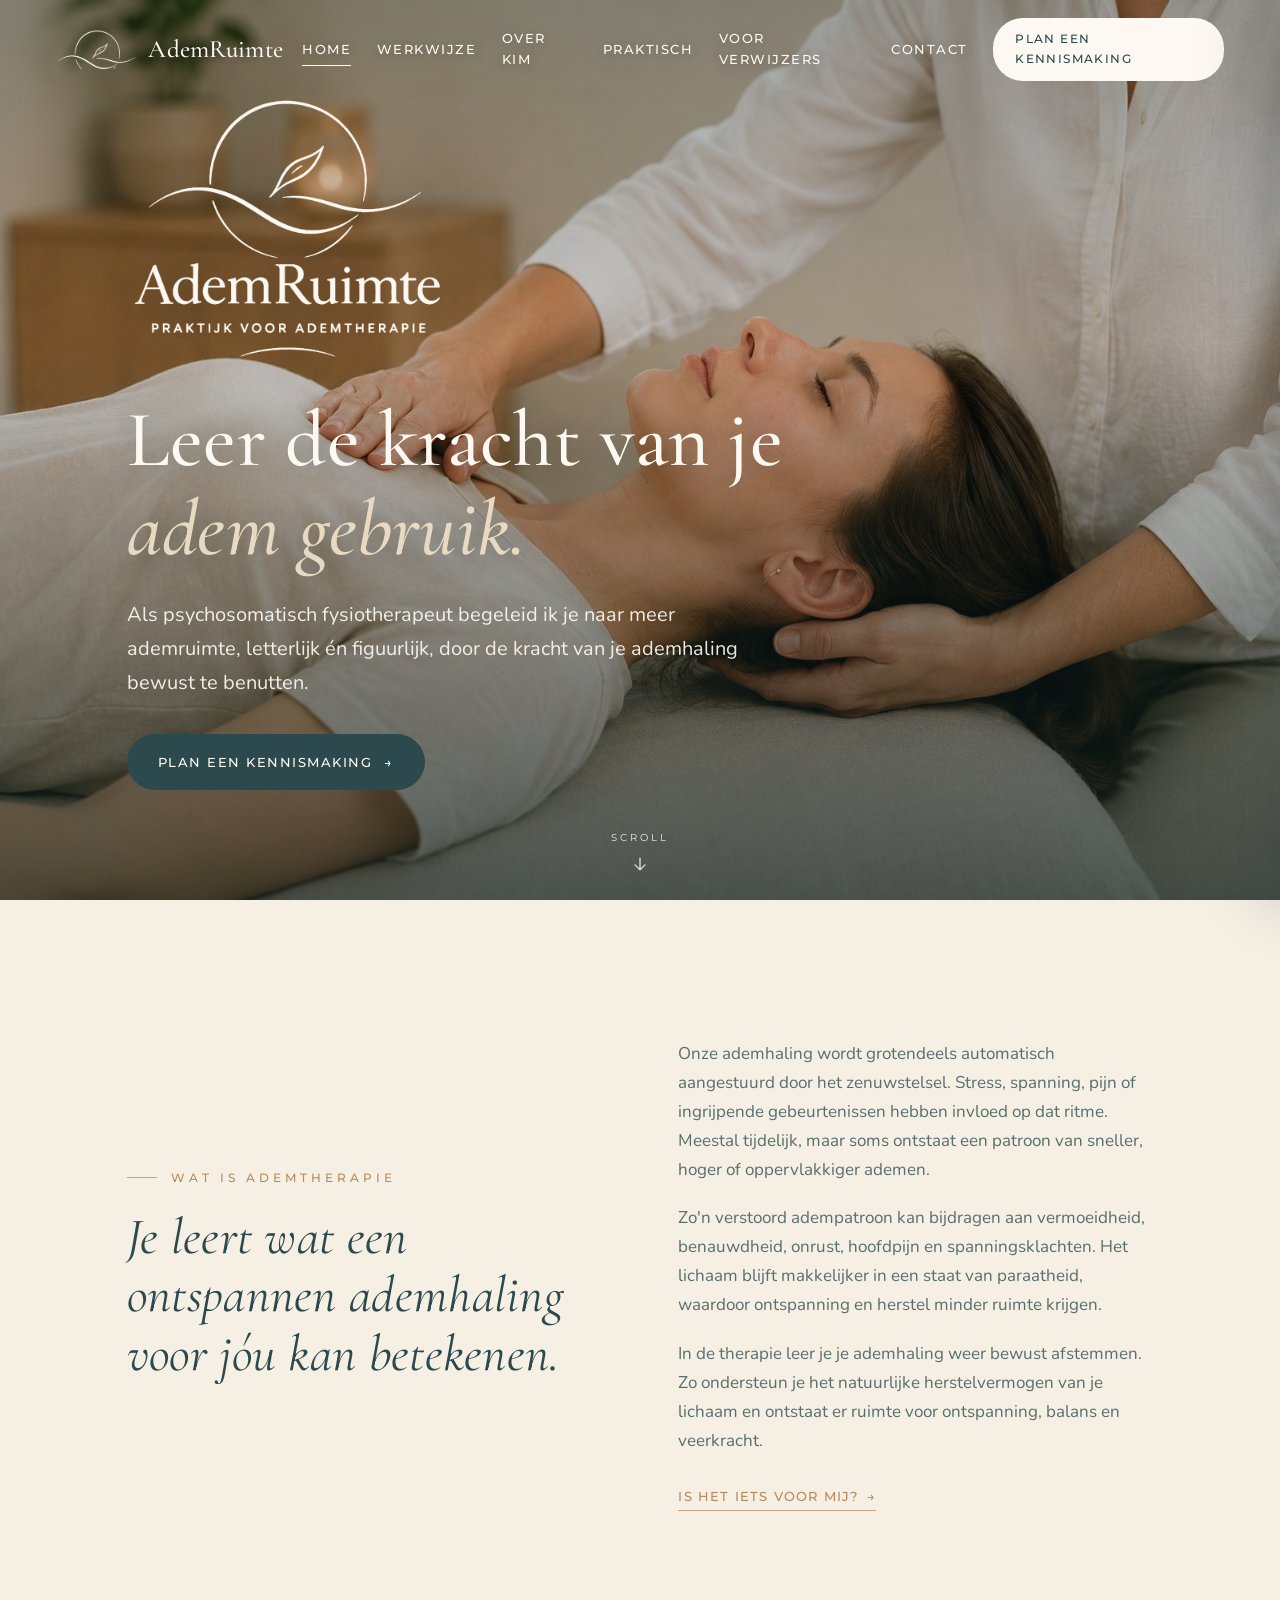
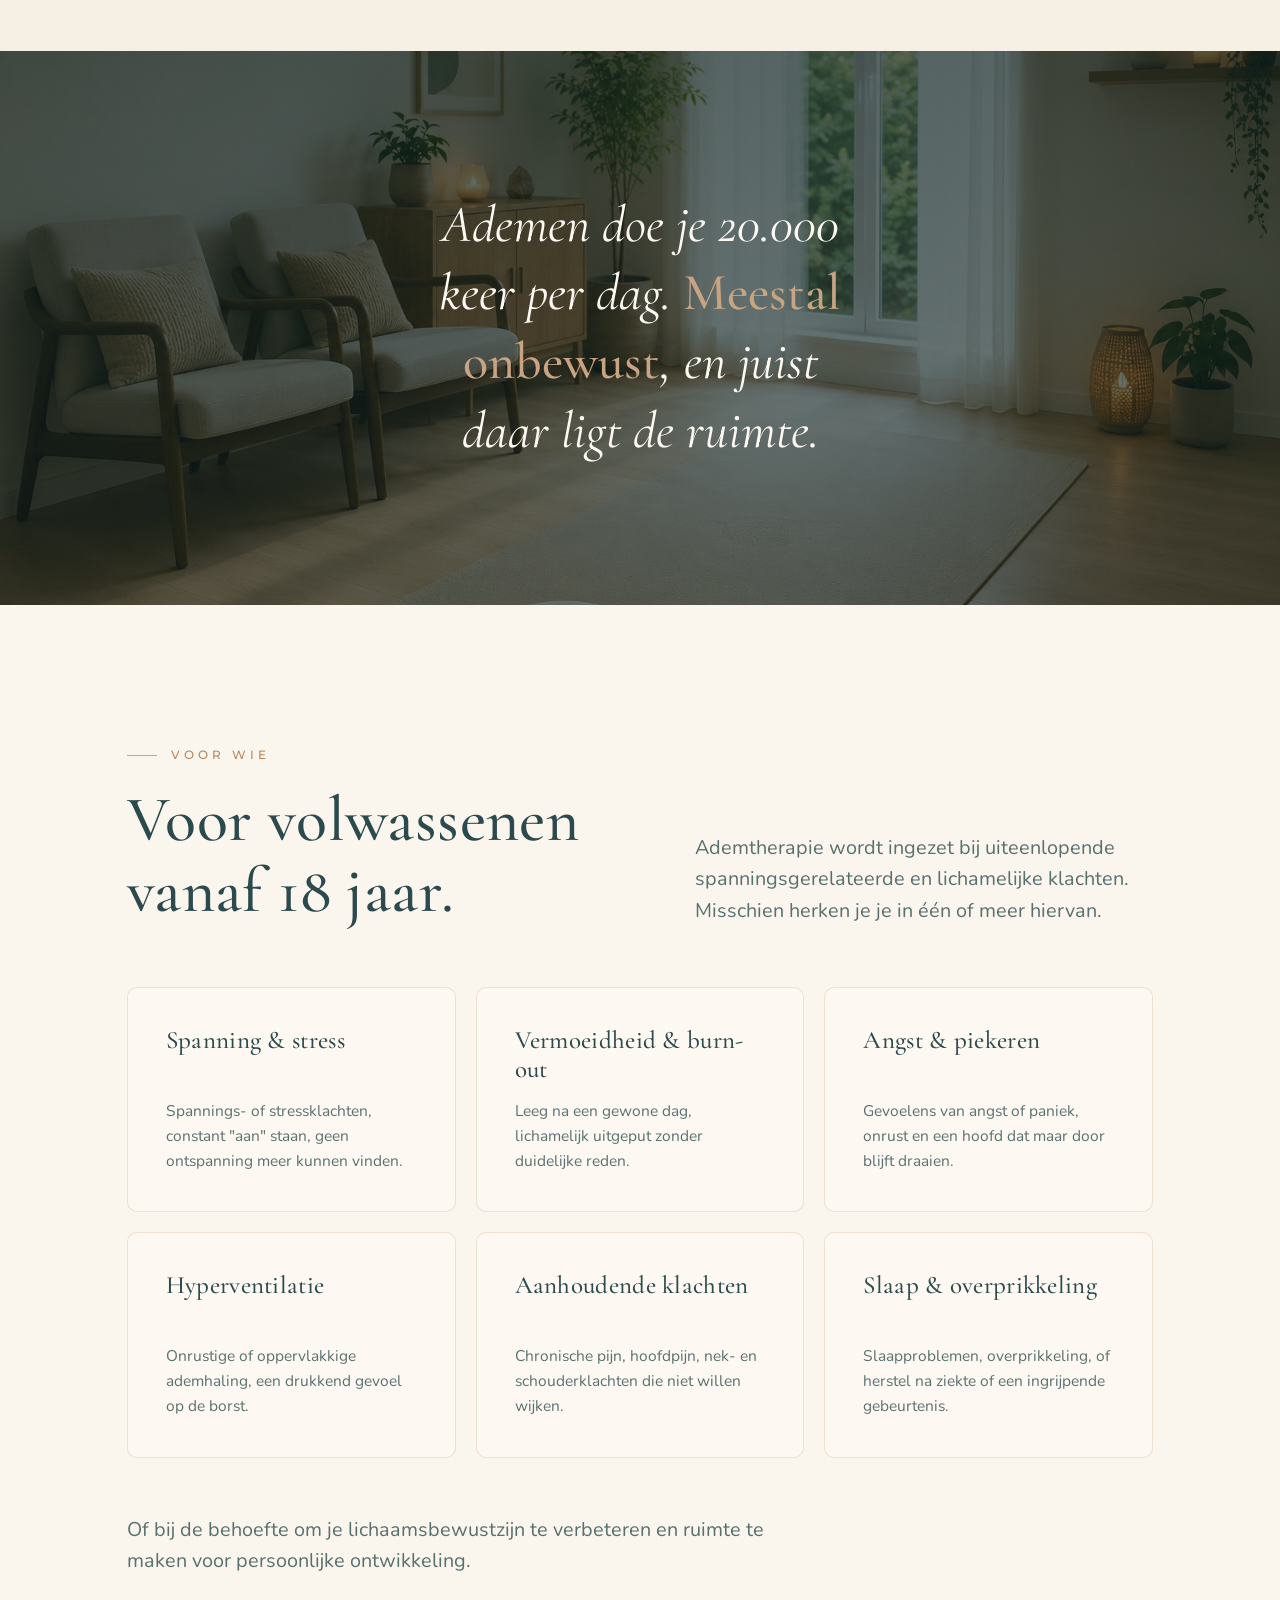
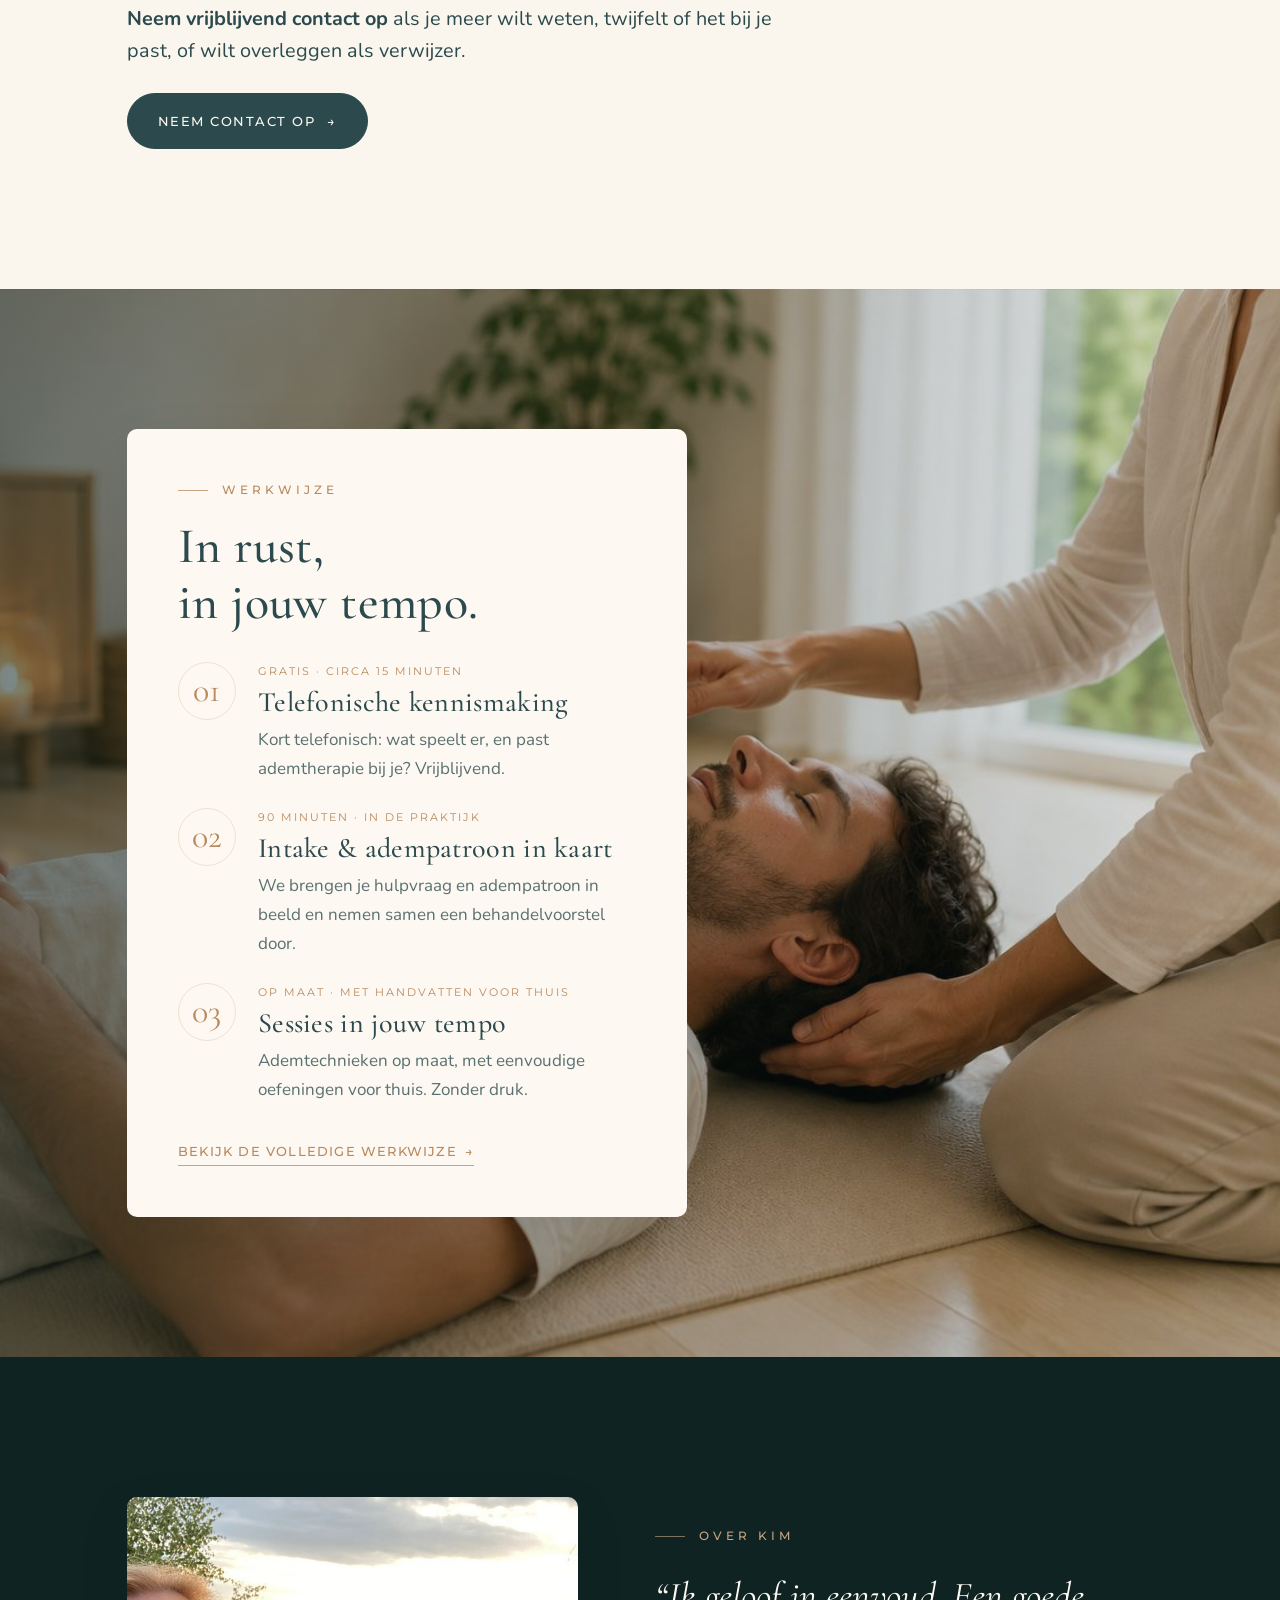
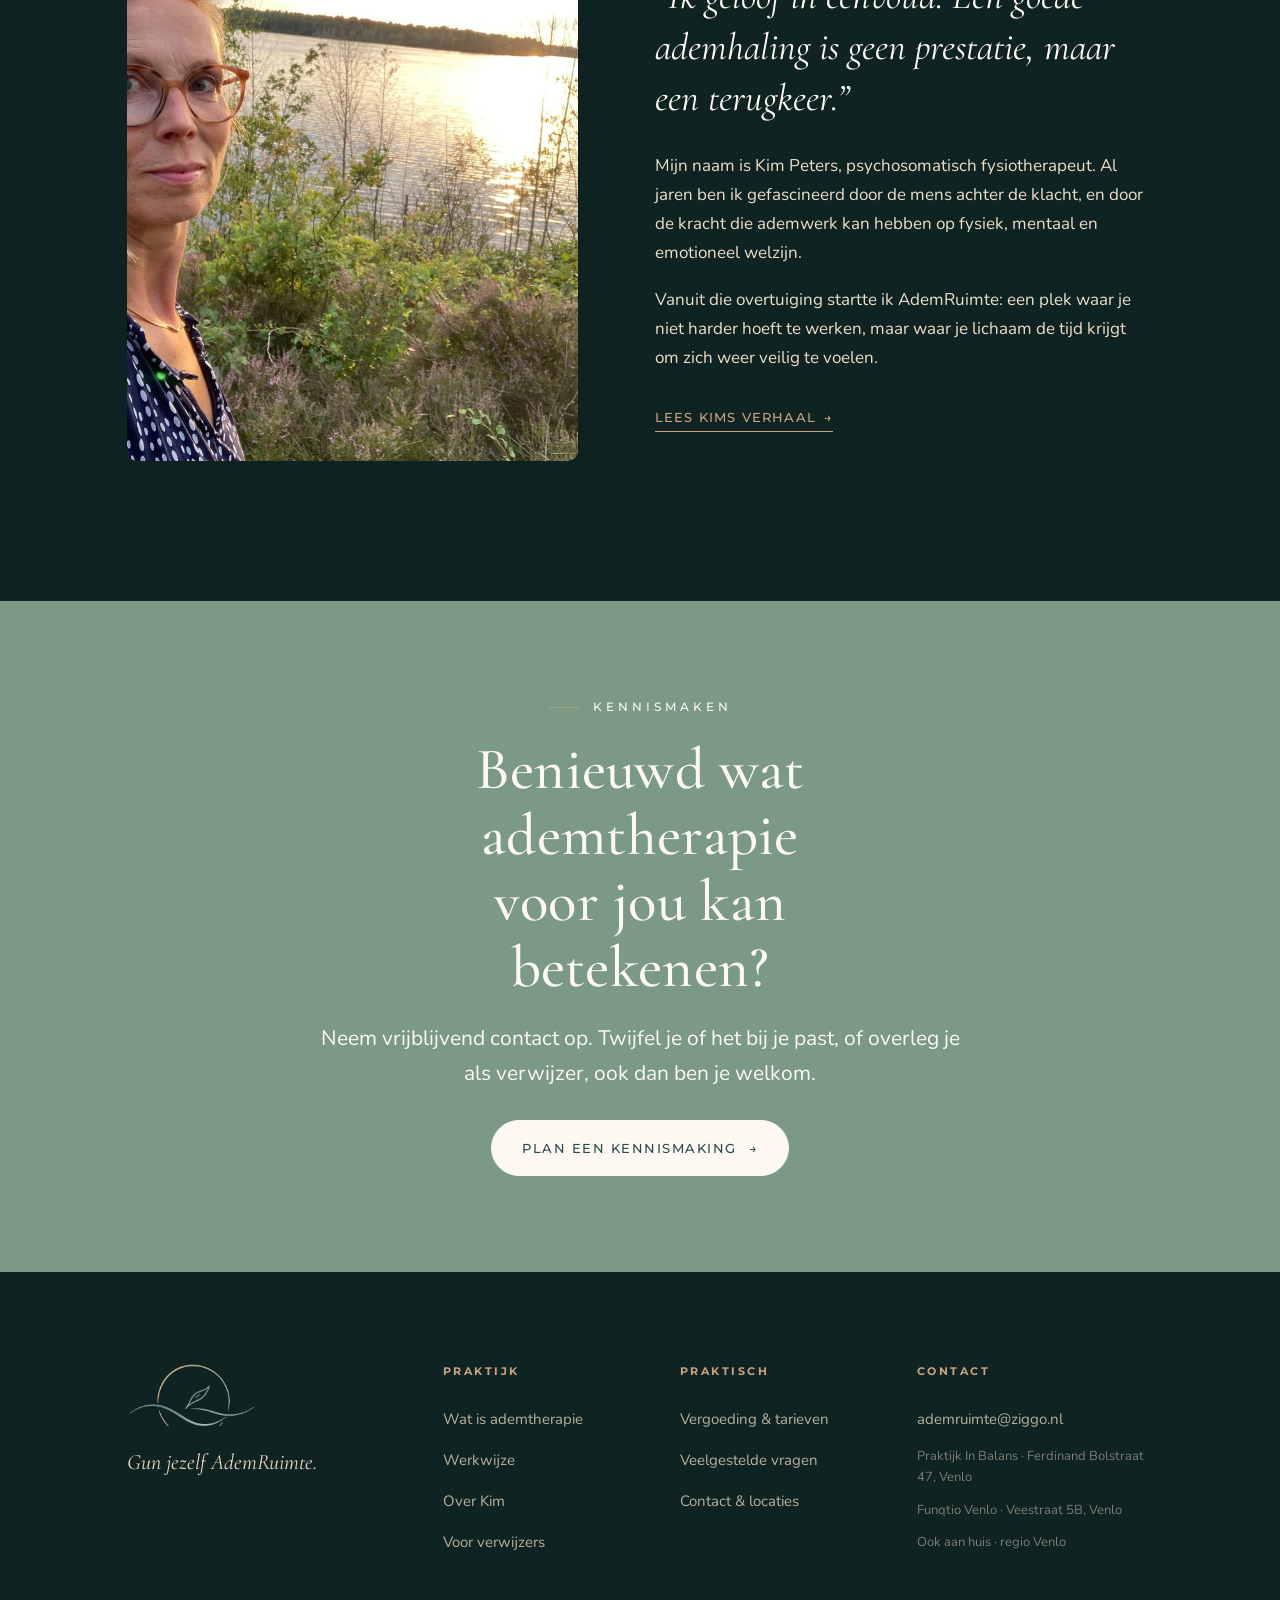
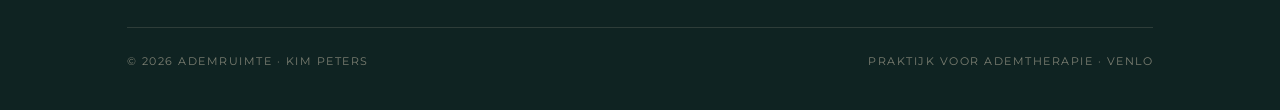
==== index.html @ 82dca10b "AdemRuimte website: statische site, klaar voor GitHub Pages Co-Authored-By: Claude Opus 4.8 <noreply" ====
<!DOCTYPE html>
<html lang="nl">
<head>
<meta charset="UTF-8">
<meta name="viewport" content="width=device-width, initial-scale=1.0">
<title>AdemRuimte · Praktijk voor ademtherapie in Venlo</title>
<meta name="description" content="AdemRuimte, praktijk voor ademtherapie op medische basis in Venlo. Meer ruimte en ontspanning in lichaam en geest, persoonlijk begeleid door psychosomatisch fysiotherapeut Kim Peters.">
<link rel="icon" href="favicon.ico">
<link rel="apple-touch-icon" href="assets/img/apple-touch-icon.png">
<link rel="preconnect" href="https://fonts.googleapis.com">
<link rel="preconnect" href="https://fonts.gstatic.com" crossorigin>
<link href="https://fonts.googleapis.com/css2?family=Cormorant+Garamond:ital,wght@0,400;0,500;0,600;1,400;1,500&family=Nunito:ital,wght@0,300;0,400;0,600;0,700;1,400&family=Montserrat:wght@400;500;600&display=swap" rel="stylesheet">
<link rel="stylesheet" href="styles.css?v=21">
</head>
<body class="has-hero">

<!-- NAV -->
<nav class="nav" data-nav>
  <a href="index.html" class="brand" aria-label="AdemRuimte home">
    <img class="mark mark-light" src="assets/img/icoon_light_w400.png" alt="">
    <img class="mark mark-dark" src="assets/img/icoon_w400.png" alt="">
    <span class="brand-name">AdemRuimte</span>
  </a>
  <div class="nav-links">
    <a href="index.html" class="nav-link active">Home</a>
    <a href="werkwijze.html" class="nav-link">Werkwijze</a>
    <a href="over-kim.html" class="nav-link">Over Kim</a>
    <a href="praktisch.html" class="nav-link">Praktisch</a>
    <a href="verwijzers.html" class="nav-link">Voor verwijzers</a>
    <a href="contact.html" class="nav-link">Contact</a>
    <a href="#" class="nav-cta" data-open-modal>Plan een kennismaking</a>
  </div>
  <button class="nav-toggle" data-nav-toggle aria-label="Open menu">
    <svg viewBox="0 0 24 24" fill="none" stroke="currentColor" stroke-width="1.6"><path d="M3 6h18M3 12h18M3 18h18"/></svg>
  </button>
</nav>
<div class="menu-back" data-menu-back></div>
<div class="mobile-menu" data-mobile-menu>
  <a href="index.html">Home</a>
  <a href="werkwijze.html">Werkwijze</a>
  <a href="over-kim.html">Over Kim</a>
  <a href="praktisch.html">Praktisch</a>
  <a href="verwijzers.html">Voor verwijzers</a>
  <a href="contact.html">Contact</a>
  <a href="#" class="m-cta" data-open-modal>Plan een kennismaking →</a>
</div>

<!-- HERO -->
<header class="hero">
  <div class="hero-photo">
    <img src="assets/img/behandeling-vrouw.jpg" alt="Ademtherapie-behandeling in de praktijk" fetchpriority="high">
  </div>
  <div class="hero-scrim"></div>
  <div class="wrap">
    <img class="hero-logo reveal" src="assets/img/logo_light_w800.png" alt="AdemRuimte · Praktijk voor ademtherapie">
    <h1 class="reveal" data-delay="1">Leer de kracht van je<br><em>adem gebruik.</em></h1>
    <p class="hero-sub reveal" data-delay="2">Als psychosomatisch fysiotherapeut begeleid ik je naar meer ademruimte, letterlijk én figuurlijk, door de kracht van je ademhaling bewust te benutten.</p>
    <div class="hero-ctas reveal" data-delay="3">
      <a href="#" class="btn" data-open-modal>Plan een kennismaking <span class="ar">→</span></a>
    </div>
  </div>
  <a href="#wat" class="scroll-cue" aria-label="Scroll naar beneden">
    <span>scroll</span>
    <svg viewBox="0 0 24 24" fill="none" stroke="currentColor" stroke-width="1.5" stroke-linecap="round" stroke-linejoin="round"><path d="M12 5v14M6 13l6 6 6-6"/></svg>
  </a>
</header>

<!-- WAT IS ADEMTHERAPIE -->
<section class="pad bg-cream" id="wat">
  <div class="wrap">
    <div class="wat-grid">
      <div class="reveal">
        <div class="eyebrow">Wat is ademtherapie</div>
        <h2 style="font-style:italic; font-weight:400; font-size:clamp(34px,4vw,56px); line-height:1.14; margin-top:20px;">Je leert wat een ontspannen ademhaling voor jóu kan betekenen.</h2>
      </div>
      <div class="prose reveal" data-delay="1">
        <p>Onze ademhaling wordt grotendeels automatisch aangestuurd door het zenuwstelsel. Stress, spanning, pijn of ingrijpende gebeurtenissen hebben invloed op dat ritme. Meestal tijdelijk, maar soms ontstaat een patroon van sneller, hoger of oppervlakkiger ademen.</p>
        <p>Zo'n verstoord adempatroon kan bijdragen aan vermoeidheid, benauwdheid, onrust, hoofdpijn en spanningsklachten. Het lichaam blijft makkelijker in een staat van paraatheid, waardoor ontspanning en herstel minder ruimte krijgen.</p>
        <p>In de therapie leer je je ademhaling weer bewust afstemmen. Zo ondersteun je het natuurlijke herstelvermogen van je lichaam en ontstaat er ruimte voor ontspanning, balans en veerkracht.</p>
        <div style="margin-top:26px;">
          <a href="#voor-wie" class="text-link">Is het iets voor mij? <span>→</span></a>
        </div>
      </div>
    </div>
  </div>
</section>

<!-- STATEMENT -->
<section class="pad photo-band" style="background-image:url('assets/img/praktijk-stoelen.jpg')">
  <div class="pb-scrim"></div>
  <div class="wrap statement">
    <p class="q reveal">Ademen doe je 20.000 keer per dag. <b>Meestal onbewust</b>, en juist daar ligt de ruimte.</p>
  </div>
</section>

<!-- VOOR WIE -->
<section class="pad bg-warm" id="voor-wie">
  <div class="wrap">
    <div class="vw-head">
      <div class="reveal">
        <div class="eyebrow">Voor wie</div>
        <h2 class="title" style="margin-top:18px;">Voor volwassenen<br>vanaf 18 jaar.</h2>
      </div>
      <p class="vw-intro reveal" data-delay="1">Ademtherapie wordt ingezet bij uiteenlopende spanningsgerelateerde en lichamelijke klachten. Misschien herken je je in één of meer hiervan.</p>
    </div>
    <div class="vw-cards">
      <div class="vw-card reveal">
        <h3>Spanning &amp; stress</h3>
        <p>Spannings- of stressklachten, constant "aan" staan, geen ontspanning meer kunnen vinden.</p>
      </div>
      <div class="vw-card reveal" data-delay="1">
        <h3>Vermoeidheid &amp; burn-out</h3>
        <p>Leeg na een gewone dag, lichamelijk uitgeput zonder duidelijke reden.</p>
      </div>
      <div class="vw-card reveal" data-delay="2">
        <h3>Angst &amp; piekeren</h3>
        <p>Gevoelens van angst of paniek, onrust en een hoofd dat maar door blijft draaien.</p>
      </div>
      <div class="vw-card reveal">
        <h3>Hyperventilatie</h3>
        <p>Onrustige of oppervlakkige ademhaling, een drukkend gevoel op de borst.</p>
      </div>
      <div class="vw-card reveal" data-delay="1">
        <h3>Aanhoudende klachten</h3>
        <p>Chronische pijn, hoofdpijn, nek- en schouderklachten die niet willen wijken.</p>
      </div>
      <div class="vw-card reveal" data-delay="2">
        <h3>Slaap &amp; overprikkeling</h3>
        <p>Slaapproblemen, overprikkeling, of herstel na ziekte of een ingrijpende gebeurtenis.</p>
      </div>
    </div>
    <div class="vw-close reveal">
      <p>Of bij de behoefte om je lichaamsbewustzijn te verbeteren en ruimte te maken voor persoonlijke ontwikkeling.</p>
      <p style="color:var(--teal);"><strong>Neem vrijblijvend contact op</strong> als je meer wilt weten, twijfelt of het bij je past, of wilt overleggen als verwijzer.</p>
      <a href="#" class="btn" data-open-modal>Neem contact op <span class="ar">→</span></a>
    </div>
  </div>
</section>

<!-- WERKWIJZE TEASER -->
<section class="pad photo-band band" style="background-image:url('assets/img/behandeling-man.jpg')">
  <div class="pb-scrim"></div>
  <div class="wrap">
    <div class="band-card reveal">
      <div class="eyebrow" style="margin-bottom:18px;">Werkwijze</div>
      <h2 class="title" style="font-size:clamp(32px,4vw,50px); margin-bottom:32px;">In rust,<br>in jouw tempo.</h2>
      <div class="steps">
        <div class="step">
          <div class="n">01</div>
          <div>
            <div class="meta">Gratis · circa 15 minuten</div>
            <h3>Telefonische kennismaking</h3>
            <p>Kort telefonisch: wat speelt er, en past ademtherapie bij je? Vrijblijvend.</p>
          </div>
        </div>
        <div class="step">
          <div class="n">02</div>
          <div>
            <div class="meta">90 minuten · in de praktijk</div>
            <h3>Intake &amp; adempatroon in kaart</h3>
            <p>We brengen je hulpvraag en adempatroon in beeld en nemen samen een behandelvoorstel door.</p>
          </div>
        </div>
        <div class="step">
          <div class="n">03</div>
          <div>
            <div class="meta">Op maat · met handvatten voor thuis</div>
            <h3>Sessies in jouw tempo</h3>
            <p>Ademtechnieken op maat, met eenvoudige oefeningen voor thuis. Zonder druk.</p>
          </div>
        </div>
      </div>
      <div style="margin-top:32px;">
        <a href="werkwijze.html" class="text-link">Bekijk de volledige werkwijze <span>→</span></a>
      </div>
    </div>
  </div>
</section>

<!-- OVER KIM TEASER -->
<section class="pad bg-dark">
  <div class="wrap">
    <div class="split wide-img">
      <div class="split-media reveal-img">
        <div class="photo" style="aspect-ratio:4/5;"><img src="assets/img/kim-portret.jpg" alt="Kim Peters, psychosomatisch fysiotherapeut"></div>
      </div>
      <div class="split-txt">
        <div class="eyebrow on-dark reveal">Over Kim</div>
        <p class="serif-lead reveal" data-delay="1" style="color:var(--cream-light); margin:24px 0 28px;">“Ik geloof in eenvoud. Een goede ademhaling is geen prestatie, maar een terugkeer.”</p>
        <p class="reveal" data-delay="1">Mijn naam is Kim Peters, psychosomatisch fysiotherapeut. Al jaren ben ik gefascineerd door de mens achter de klacht, en door de kracht die ademwerk kan hebben op fysiek, mentaal en emotioneel welzijn.</p>
        <p class="reveal" data-delay="1">Vanuit die overtuiging startte ik AdemRuimte: een plek waar je niet harder hoeft te werken, maar waar je lichaam de tijd krijgt om zich weer veilig te voelen.</p>
        <div style="margin-top:30px;" class="reveal" data-delay="1">
          <a href="over-kim.html" class="text-link" style="color:var(--copper-soft); border-color:var(--copper-soft);">Lees Kims verhaal <span>→</span></a>
        </div>
      </div>
    </div>
  </div>
</section>

<!-- CTA -->
<section class="pad-sm bg-sage">
  <div class="wrap-tight cta-band">
    <div class="eyebrow on-dark center reveal" style="color:var(--cream-light);">Kennismaken</div>
    <h2 class="reveal" data-delay="1" style="color:var(--cream-light);">Benieuwd wat ademtherapie<br>voor jou kan betekenen?</h2>
    <p class="lead reveal" data-delay="2" style="color:var(--cream-light);">Neem vrijblijvend contact op. Twijfel je of het bij je past, of overleg je als verwijzer, ook dan ben je welkom.</p>
    <div class="reveal" data-delay="2">
      <a href="#" class="btn" data-open-modal style="background:var(--cream-light); color:var(--teal); border-color:var(--cream-light);">Plan een kennismaking <span class="ar">→</span></a>
    </div>
  </div>
</section>

<!-- FOOTER -->
<footer>
  <div class="wrap">
    <div class="footer-grid">
      <div class="footer-brand">
        <img src="assets/img/icoon_w400.png" alt="AdemRuimte">
        <p class="fq">Gun jezelf AdemRuimte.</p>
      </div>
      <div class="footer-col">
        <h4>Praktijk</h4>
        <ul>
          <li><a href="index.html#wat">Wat is ademtherapie</a></li>
          <li><a href="werkwijze.html">Werkwijze</a></li>
          <li><a href="over-kim.html">Over Kim</a></li>
          <li><a href="verwijzers.html">Voor verwijzers</a></li>
        </ul>
      </div>
      <div class="footer-col">
        <h4>Praktisch</h4>
        <ul>
          <li><a href="praktisch.html#tarieven">Vergoeding &amp; tarieven</a></li>
          <li><a href="praktisch.html#faq">Veelgestelde vragen</a></li>
          <li><a href="contact.html">Contact &amp; locaties</a></li>
        </ul>
      </div>
      <div class="footer-col">
        <h4>Contact</h4>
        <ul>
          <li><a href="mailto:ademruimte@ziggo.nl">ademruimte@ziggo.nl</a></li>
          <li class="small">Praktijk In Balans · Ferdinand Bolstraat 47, Venlo</li>
          <li class="small">Funqtio Venlo · Veestraat 5B, Venlo</li>
          <li class="small">Ook aan huis · regio Venlo</li>
        </ul>
      </div>
    </div>
    <div class="footer-meta">
      <span>© <span data-year>2026</span> AdemRuimte · Kim Peters</span>
      <span>Praktijk voor ademtherapie · Venlo</span>
    </div>
  </div>
</footer>

<!-- MODAL -->
<div class="modal-back" data-modal>
  <div class="modal" role="dialog" aria-labelledby="m-title" aria-modal="true">
    <button class="modal-close" data-modal-close aria-label="Sluiten">×</button>
    <div class="eyebrow no-rule">Kennismaking · circa 15 min · gratis</div>
    <h3 id="m-title">Even kennismaken.</h3>
    <p class="sub">Vertel kort wat er speelt. Ik bel of mail binnen één werkdag terug om een moment te plannen dat past.</p>
    <form data-form>
      <div class="field"><label for="m-naam">Naam</label><input type="text" id="m-naam" placeholder="Voornaam Achternaam" required></div>
      <div class="field"><label for="m-contact">E-mail of telefoon</label><input type="text" id="m-contact" placeholder="naam@voorbeeld.nl of 06 …" required></div>
      <div class="field"><label for="m-bericht">Korte toelichting (optioneel)</label><textarea id="m-bericht" rows="3" placeholder="Wat speelt er, of wat hoop je te bereiken?"></textarea></div>
      <button type="submit" class="btn btn-copper" style="width:100%; justify-content:center;">Verstuur vrijblijvend <span class="ar">→</span></button>
    </form>
    <p class="note-sm">Wat je deelt, blijft tussen ons. Altijd.</p>
  </div>
</div>
<div class="toast">Bedankt, ik neem binnen één werkdag contact op.</div>
<script src="script.js?v=21"></script>
</body>
</html>
---- styles.css ----
/* =====================================================================
   AdemRuimte — huisstijl & design system
   Kleuren, typografie en componenten volgens de Brandguide.
   ===================================================================== */

:root{
  /* Kleur */
  --cream:        #F5EFE4;
  --cream-warm:   #FAF6EE;
  --cream-light:  #FDF9F2;
  --teal:         #2C4A4D;
  --teal-dark:    #0F2322;
  --copper:       #B8895C;
  --copper-soft:  #C9A483;
  --sage:         #7B9985;
  --sage-soft:    #9CB8A0;
  --ink-light:    #E8D9C2;

  /* Tekstkleuren afgeleid */
  --text:         #2C4A4D;
  --text-soft:    rgba(44,74,77,.78);
  --text-mute:    rgba(44,74,77,.6);
  --line:         rgba(184,137,92,.22);

  /* Type */
  --serif: 'Cormorant Garamond', Georgia, 'Times New Roman', serif;
  --sans:  'Nunito', system-ui, -apple-system, sans-serif;
  --label: 'Montserrat', system-ui, sans-serif;

  /* Maatvoering */
  --wrap: 1180px;
  --wrap-tight: 820px;
  --radius: 10px;
  --shadow: 0 18px 50px rgba(15,35,34,.10);
  --shadow-soft: 0 10px 30px rgba(15,35,34,.07);
  --ease: cubic-bezier(.22,.61,.36,1);
}

/* ---------- Reset ---------- */
*,*::before,*::after{ box-sizing:border-box; margin:0; padding:0; }
html{ scroll-behavior:smooth; -webkit-text-size-adjust:100%; }
body{
  font-family:var(--sans);
  color:var(--text);
  background:var(--cream);
  line-height:1.7;
  font-size:17px;
  -webkit-font-smoothing:antialiased;
  text-rendering:optimizeLegibility;
  overflow-x:hidden;
}
img{ max-width:100%; display:block; }
a{ color:inherit; text-decoration:none; }
button{ font-family:inherit; cursor:pointer; }

/* ---------- Typografie ---------- */
h1,h2,h3{ font-family:var(--serif); font-weight:500; line-height:1.12; letter-spacing:.3px; color:var(--teal); }
/* italic descender clearance (j g p q y) in display type */
h1 em,h2 em{ padding-bottom:.02em; }
h1{ font-size:clamp(44px,6.2vw,84px); }
h2{ font-size:clamp(34px,4.6vw,64px); }
h3{ font-size:clamp(21px,2.4vw,28px); }
h1 em,h2 em{ font-style:italic; color:var(--copper); }
p{ margin-bottom:18px; }
p:last-child{ margin-bottom:0; }

.serif-lead{
  font-family:var(--serif); font-size:clamp(24px,3vw,38px);
  font-style:italic; font-weight:400; line-height:1.35;
}
.lead{ font-size:clamp(18px,2vw,21px); line-height:1.65; color:var(--text-soft); }

/* Eyebrow / label */
.eyebrow{
  font-family:var(--label); font-weight:500; font-size:12px;
  letter-spacing:4px; text-transform:uppercase; color:var(--copper);
  display:flex; align-items:center; gap:14px;
}
.eyebrow::before{ content:""; width:30px; height:1px; background:var(--copper-soft); flex:0 0 auto; }
.eyebrow.no-rule::before{ display:none; }
.eyebrow.center{ justify-content:center; }
.eyebrow.on-dark{ color:var(--copper-soft); }
.eyebrow.on-dark::before{ background:var(--copper-soft); opacity:.6; }

/* ---------- Layout ---------- */
.wrap{ width:100%; max-width:var(--wrap); margin:0 auto; padding:0 6%; }
.wrap-tight{ width:100%; max-width:var(--wrap-tight); margin:0 auto; padding:0 6%; }
.pad{ padding:clamp(72px,11vw,140px) 0; }
.pad-sm{ padding:clamp(56px,8vw,96px) 0; }

.bg-cream{ background:var(--cream); }
.bg-warm{ background:var(--cream-warm); }
.bg-light{ background:var(--cream-light); }
.bg-sage{ background:var(--sage); }
.bg-dark{ background:var(--teal-dark); color:var(--ink-light); }
.bg-dark h1,.bg-dark h2,.bg-dark h3{ color:var(--cream-light); }
.bg-dark p, .bg-dark .split-txt p{ color:#EBDFCB; }
.bg-sage{ color:var(--cream-light); }
.bg-sage p, .bg-sage .lead, .bg-sage li{ color:var(--cream-light); }

.title{ letter-spacing:.4px; }

/* Splits */
.split{ display:grid; grid-template-columns:1fr 1fr; gap:clamp(40px,6vw,90px); align-items:center; }
.split.wide-txt{ grid-template-columns:1.05fr .95fr; }
.split.text-wide{ grid-template-columns:1.55fr 1fr; }
.photo.fill{ aspect-ratio:4/5; }
@media(min-width:921px){
  .split.text-wide{ align-items:stretch; }
  .split.text-wide .split-media{ display:flex; }
  .split.text-wide .photo.fill{ aspect-ratio:auto; width:100%; min-height:100%; }
}
@media(max-width:920px){ .split.text-wide{ grid-template-columns:1fr; } }
.split.wide-img{ grid-template-columns:.95fr 1.05fr; }
.split.reverse .split-media{ order:2; }
.split-txt p{ color:var(--text-soft); }

/* ---------- Knoppen ---------- */
.btn{
  display:inline-flex; align-items:center; gap:12px;
  font-family:var(--label); font-weight:500; font-size:13px; letter-spacing:1.5px;
  text-transform:uppercase; color:var(--cream-light); background:var(--teal);
  padding:16px 30px; border-radius:40px; border:1px solid var(--teal);
  transition:transform .3s var(--ease), background .3s var(--ease), box-shadow .3s var(--ease);
}
.btn .ar{ transition:transform .3s var(--ease); }
.btn:hover{ background:var(--teal-dark); transform:translateY(-2px); box-shadow:var(--shadow-soft); }
.btn:active{ transform:translateY(0) scale(.985); box-shadow:none; }
.nav-cta:active, .text-link:active{ transform:translateY(1px); }
.btn:hover .ar{ transform:translateX(5px); }
.btn-ghost{ background:transparent; color:var(--teal); border-color:rgba(44,74,77,.3); }
.btn-ghost:hover{ background:rgba(44,74,77,.05); color:var(--teal); }
.btn-copper{ background:var(--copper); border-color:var(--copper); }
.btn-copper:hover{ background:#a5784e; }

.text-link{
  display:inline-flex; align-items:center; gap:8px;
  font-family:var(--label); font-weight:500; font-size:13px; letter-spacing:1.2px;
  text-transform:uppercase; color:var(--copper);
  border-bottom:1px solid var(--copper-soft); padding-bottom:3px;
  transition:color .25s var(--ease), border-color .25s var(--ease), gap .25s var(--ease);
}
.text-link span{ transition:transform .25s var(--ease); }
.text-link:hover{ color:var(--teal); border-color:var(--teal); }
.text-link:hover span{ transform:translateX(4px); }

/* ---------- Navigatie ---------- */
/* Standaard = transparant, over de hero-foto (lichte tekst).
   .solid = beige balk (donkere tekst), toegevoegd bij scrollen of op pagina's zonder foto-hero. */
.nav{
  position:fixed; top:0; left:0; right:0; z-index:60;
  display:flex; align-items:center; justify-content:space-between;
  gap:24px; padding:18px clamp(20px,5vw,56px);
  background:transparent; border-bottom:1px solid transparent;
  transition:background .4s var(--ease), border-color .4s var(--ease), padding .4s var(--ease);
}
.nav.solid{
  padding-top:12px; padding-bottom:12px;
  background:rgba(245,239,228,.9);
  backdrop-filter:saturate(140%) blur(12px);
  border-bottom:1px solid rgba(184,137,92,.16);
}
.brand{ display:flex; align-items:center; gap:11px; }
.brand .mark{ height:40px; width:auto; }
.brand .mark-dark{ display:none; }
.nav.solid .mark-light{ display:none; }
.nav.solid .mark-dark{ display:block; }
.brand .brand-name{
  display:inline; font-family:var(--serif); font-weight:500; font-size:25px;
  letter-spacing:.3px; color:var(--cream-light); text-shadow:0 1px 14px rgba(15,35,34,.4);
  transition:color .4s var(--ease), text-shadow .4s var(--ease);
}
.nav.solid .brand-name{ color:var(--teal); text-shadow:none; }
.nav-links{ display:flex; align-items:center; gap:clamp(14px,2vw,30px); }
.nav-link{
  font-family:var(--label); font-weight:500; font-size:12.5px; letter-spacing:1.5px;
  text-transform:uppercase; color:var(--cream-light); position:relative; padding:6px 0;
  text-shadow:0 1px 12px rgba(15,35,34,.35);
  transition:color .25s var(--ease), text-shadow .4s var(--ease);
}
.nav.solid .nav-link{ color:var(--teal); text-shadow:none; }
.nav-link::after{
  content:""; position:absolute; left:0; bottom:0; width:0; height:1px;
  background:var(--cream-light); transition:width .3s var(--ease), background .4s var(--ease);
}
.nav.solid .nav-link::after{ background:var(--copper); }
.nav-link:hover{ color:#fff; }
.nav.solid .nav-link:hover{ color:var(--copper); }
.nav-link:hover::after,.nav-link.active::after{ width:100%; }
.nav.solid .nav-link.active{ color:var(--copper); }
.nav-cta{
  font-family:var(--label); font-weight:500; font-size:12px; letter-spacing:1.4px;
  text-transform:uppercase; color:var(--teal); background:var(--cream-light);
  padding:11px 22px; border-radius:30px;
  transition:background .3s var(--ease), color .3s var(--ease), transform .25s var(--ease);
}
.nav.solid .nav-cta{ color:var(--cream-light); background:var(--teal); }
.nav-cta:hover{ transform:translateY(-1px); }
.nav.solid .nav-cta:hover{ background:var(--teal-dark); }
.nav-toggle{ display:none; background:none; border:none; color:var(--cream-light); padding:6px; }
.nav.solid .nav-toggle{ color:var(--teal); }
.nav-toggle svg{ width:26px; height:26px; }

/* Mobiel menu */
.mobile-menu{
  position:fixed; inset:0 0 0 auto; width:min(82vw,360px); z-index:80;
  background:var(--cream-light); transform:translateX(100%);
  transition:transform .4s var(--ease); padding:96px 36px 40px;
  display:flex; flex-direction:column; gap:6px; box-shadow:-20px 0 60px rgba(15,35,34,.18);
}
.mobile-menu.open{ transform:translateX(0); }
.mobile-menu a{
  font-family:var(--label); font-weight:500; font-size:14px; letter-spacing:1.5px;
  text-transform:uppercase; color:var(--teal); padding:16px 0;
  border-bottom:1px solid rgba(184,137,92,.18);
}
.mobile-menu a.m-cta{ margin-top:20px; border:none; color:var(--copper); }
.menu-back{ position:fixed; inset:0; z-index:70; background:rgba(15,35,34,.34); opacity:0; visibility:hidden; transition:.3s; }
.menu-back.open{ opacity:1; visibility:visible; }

/* ---------- Hero ---------- */
.hero{ position:relative; min-height:100vh; min-height:100svh; display:flex; align-items:flex-end; color:var(--cream-light); }
.scroll-cue{ position:absolute; left:50%; bottom:26px; transform:translateX(-50%); z-index:3;
  display:flex; flex-direction:column; align-items:center; gap:8px;
  font-family:var(--label); font-size:10px; letter-spacing:3px; text-transform:uppercase;
  color:var(--cream-light); opacity:.9; }
.scroll-cue svg{ width:20px; height:20px; animation:scrollbob 2.1s ease-in-out infinite; }
@keyframes scrollbob{ 0%,100%{ transform:translateY(0); opacity:.55; } 50%{ transform:translateY(7px); opacity:1; } }
@media(prefers-reduced-motion:reduce){ .scroll-cue svg{ animation:none; } }
.hero-photo{ position:absolute; inset:0; z-index:0; }
.hero-photo img{ width:100%; height:100%; object-fit:cover; }
.hero-scrim{ position:absolute; inset:0; z-index:1;
  background:linear-gradient(180deg, rgba(15,35,34,.32) 0%, rgba(15,35,34,.12) 38%, rgba(15,35,34,.66) 100%); }
.hero .wrap{ position:relative; z-index:2; padding-bottom:clamp(54px,9vw,110px); padding-top:90px; }
.hero-logo{ width:min(320px,62%); height:auto; margin-bottom:clamp(22px,3vw,32px);
  filter:drop-shadow(0 3px 22px rgba(15,35,34,.32)); }
.hero h1{ color:var(--cream-light); max-width:22ch; text-shadow:0 2px 30px rgba(15,35,34,.3); }
.hero h1 em{ color:var(--ink-light); }
.hero-eyebrow{ color:var(--ink-light); margin-bottom:22px; }
.hero-eyebrow::before{ background:var(--copper-soft); }
.hero-sub{ max-width:54ch; font-size:clamp(17px,1.7vw,20px); color:rgba(253,249,242,.92); margin:24px 0 34px; }
.hero-ctas{ display:flex; flex-wrap:wrap; gap:16px; }
.hero .btn-ghost{ color:var(--cream-light); border-color:rgba(253,249,242,.5); }
.hero .btn-ghost:hover{ background:rgba(253,249,242,.12); color:var(--cream-light); }

/* ---------- Foto's / media ---------- */
.photo{ border-radius:var(--radius); overflow:hidden; box-shadow:var(--shadow); }
.photo img{ width:100%; height:100%; object-fit:cover; }
.split-media{ position:relative; }
.figure-cap{
  display:block; margin-top:14px; font-family:var(--label); font-size:11px;
  letter-spacing:2px; text-transform:uppercase; color:var(--copper);
}

/* Statement band over foto */
.photo-band{ position:relative; background-size:cover; background-position:center; color:var(--cream-light); }
.pb-scrim{ position:absolute; inset:0; background:linear-gradient(180deg,rgba(15,35,34,.7),rgba(15,35,34,.6)); }
.statement{ position:relative; text-align:center; }
.statement .q{
  font-family:var(--serif); font-style:italic; font-weight:400;
  font-size:clamp(28px,4.4vw,52px); line-height:1.32; color:var(--cream-light);
  max-width:18ch; margin:0 auto;
}
.statement .q b{ color:var(--copper-soft); font-weight:500; font-style:normal; }

/* ---------- Tags ---------- */
.tag-cloud{ display:flex; flex-wrap:wrap; gap:10px; }
.tag{
  font-family:var(--sans); font-size:14.5px; color:var(--teal);
  background:rgba(255,255,255,.55); border:1px solid var(--line);
  padding:9px 18px; border-radius:30px;
}
.bg-dark .tag, .bg-sage .tag{ background:rgba(255,255,255,.12); color:var(--cream-light); border-color:rgba(253,249,242,.2); }

/* Embed card over foto */
.embed{ position:relative; display:grid; grid-template-columns:1fr; }
.embed-media{ border-radius:var(--radius); overflow:hidden; box-shadow:var(--shadow); }
.embed-media img{ width:100%; height:100%; object-fit:cover; aspect-ratio:5/4; }
.embed-card{
  background:var(--cream-light); border-radius:var(--radius); box-shadow:var(--shadow);
  padding:clamp(30px,4vw,52px); max-width:560px;
}
@media(min-width:900px){
  .embed{ grid-template-columns:1fr; }
  .embed-media{ width:74%; }
  .embed-card{ position:relative; margin-top:-120px; margin-left:auto; width:62%; }
  .embed.left .embed-media{ margin-left:0; }
}

/* ---------- Werkwijze stappen ---------- */
.feature-split{ display:grid; grid-template-columns:.85fr 1.15fr; gap:clamp(40px,6vw,80px); align-items:center; }
.steps{ display:flex; flex-direction:column; gap:30px; }
.step{ display:grid; grid-template-columns:auto 1fr; gap:22px; align-items:start; }
.step .n{
  font-family:var(--serif); font-size:34px; color:var(--copper); line-height:1;
  width:58px; height:58px; border:1px solid var(--line); border-radius:50%;
  display:flex; align-items:center; justify-content:center; flex:0 0 auto;
}
.step .meta{ font-family:var(--label); font-size:11px; letter-spacing:2px; text-transform:uppercase; color:var(--copper); margin-bottom:6px; }
.step h3{ margin-bottom:8px; }
.step p{ color:var(--text-soft); margin:0; }

/* Kaart over een volledige-breedte foto (bv. Werkwijze op de home) */
.band{ position:relative; background-size:cover; background-position:center right; overflow:hidden; }
.band .pb-scrim{ background:linear-gradient(90deg, rgba(15,35,34,.55) 0%, rgba(15,35,34,.28) 46%, rgba(15,35,34,.12) 100%); }
.band-card{
  position:relative; z-index:2;
  background:var(--cream-light); border-radius:var(--radius); box-shadow:var(--shadow);
  padding:clamp(30px,4vw,52px); max-width:560px;
}
.band-card .steps{ gap:24px; }

/* Brede, gecentreerde kaart met twee kolommen (bv. Voor wie op de home) */
.wide-card{
  background:var(--cream-light); border:1px solid var(--line); border-radius:var(--radius);
  box-shadow:var(--shadow-soft); padding:clamp(32px,5vw,60px); max-width:960px; margin:0 auto;
}
.wide-card .wc-grid{ display:grid; grid-template-columns:1.05fr .95fr; gap:clamp(30px,5vw,56px); align-items:start; }
.wide-card .wc-foot{
  display:flex; justify-content:space-between; align-items:center; gap:20px;
  margin-top:clamp(26px,3.5vw,38px); padding-top:26px; border-top:1px solid var(--line); flex-wrap:wrap;
}
@media(max-width:760px){
  .wide-card .wc-grid{ grid-template-columns:1fr; gap:24px; }
}

/* Voor wie — kop + intro, kaartjesraster, afsluittekst */
/* Wat is ademtherapie — kop links, tekst rechts (links uitgelijnd) */
.wat-grid{ display:grid; grid-template-columns:1fr 1fr; gap:clamp(32px,6vw,80px); align-items:center; }
@media(max-width:900px){ .wat-grid{ grid-template-columns:1fr; gap:24px; } }

.vw-head{ display:grid; grid-template-columns:1.1fr 1fr; gap:clamp(30px,5vw,64px);
  align-items:end; margin-bottom:clamp(40px,5vw,60px); }
.vw-head h2{ font-size:clamp(40px,5vw,70px); }
.vw-intro{ font-size:clamp(17px,1.55vw,20px); line-height:1.6; color:var(--text-soft); max-width:46ch; }
@media(max-width:900px){ .vw-head{ align-items:start; } }
.vw-cards{ display:grid; grid-template-columns:repeat(3,1fr); gap:20px; }
.vw-card{ background:var(--cream-light); border:1px solid var(--line); border-radius:var(--radius);
  padding:clamp(28px,3vw,38px); display:flex; flex-direction:column;
  transition:transform .3s var(--ease), box-shadow .3s var(--ease); }
.vw-card:hover{ transform:translateY(-3px); box-shadow:var(--shadow-soft); }
.vw-card h3{ font-size:clamp(21px,2.1vw,25px); line-height:1.18; margin-bottom:14px; min-height:2.36em; }
.vw-card p{ color:var(--text-soft); font-size:15.5px; line-height:1.6; margin:0; }
.vw-close{ margin-top:clamp(38px,5vw,56px); max-width:66ch; }
.vw-close p{ font-size:clamp(17px,1.55vw,20px); line-height:1.6; color:var(--text-soft); margin-bottom:26px; }
.vw-close p strong{ color:var(--teal); font-weight:700; }
@media(max-width:900px){
  .vw-head{ grid-template-columns:1fr; gap:16px; }
  .vw-cards{ grid-template-columns:1fr 1fr; }
}
@media(max-width:600px){ .vw-cards{ grid-template-columns:1fr; } }

/* Hero-band met tekst rechts (bv. Werkwijze) */
.hero.side{ min-height:clamp(520px,74vh,760px); align-items:center; }
.hero.side .wrap{ padding-top:96px; padding-bottom:72px; }
.hero.side .hero-scrim{ background:linear-gradient(90deg, rgba(15,35,34,.6) 0%, rgba(15,35,34,.4) 45%, rgba(15,35,34,.18) 100%); }
.hero-side-text{ margin-right:auto; max-width:48%; }
.hero.side h1{ max-width:none; }
@media(max-width:860px){ .hero-side-text{ max-width:100%; } }

/* Hero-band met tekst rechts (bv. Over Kim) */
.hero.side.right .hero-side-text{ margin-left:auto; margin-right:0; }
.hero.side.right .hero-scrim{ background:linear-gradient(90deg, rgba(15,35,34,.18) 0%, rgba(15,35,34,.4) 52%, rgba(15,35,34,.62) 100%); }

/* Over Kim — redactioneel verhaal (tekst links, foto + quote rechts) */
.kim-story{ display:grid; grid-template-columns:1.1fr .9fr; gap:clamp(36px,5vw,64px); align-items:stretch; }
.kim-aside{ display:flex; flex-direction:column; }
.kim-aside .kim-photo{ flex:1 1 0; min-height:0; }
.kim-photo{ position:relative; margin:0; }
.kim-photo .photo{ aspect-ratio:4/5; height:100%; }
.kim-photo figcaption{ position:absolute; left:16px; right:16px; bottom:16px;
  background:rgba(15,35,34,.74); color:var(--cream-light); backdrop-filter:blur(3px);
  padding:16px 20px; border-radius:8px; font-family:var(--serif); font-style:italic;
  font-size:16px; line-height:1.4; }
.pull{ margin:26px 0 0; padding-left:26px; border-left:2px solid var(--copper);
  font-family:var(--serif); font-style:italic; font-size:clamp(19px,1.9vw,24px);
  line-height:1.4; color:var(--copper); }
@media(min-width:861px){ .kim-photo .photo{ aspect-ratio:auto; } }
@media(max-width:860px){
  .kim-story{ grid-template-columns:1fr; gap:26px; align-items:start; }
  .kim-photo .photo{ aspect-ratio:4/5; height:auto; }
}

/* Kernwaarden-kaarten (op donker) */
.value-cards{ display:grid; grid-template-columns:repeat(4,1fr); gap:18px; margin-top:clamp(36px,4vw,52px); }
.value-card{ border:1px solid rgba(232,217,194,.22); border-radius:var(--radius); padding:28px 24px; }
.value-card h3{ color:var(--cream-light); font-size:22px; margin-bottom:12px; }
.value-card p{ color:#EBDFCB; font-size:14.5px; line-height:1.55; margin:0; }
@media(max-width:860px){ .value-cards{ grid-template-columns:1fr 1fr; } }
@media(max-width:520px){ .value-cards{ grid-template-columns:1fr; } }

/* Achtergrond / credentials */
.creds{ list-style:none; }
.creds li{ padding:18px 0; border-bottom:1px solid var(--line); }
.creds li:first-child{ padding-top:0; }
.creds li:last-child{ border-bottom:none; }
.creds .c-name{ font-family:var(--serif); font-size:22px; color:var(--teal); }
.creds .c-sub{ font-family:var(--label); font-size:11px; letter-spacing:1.5px; text-transform:uppercase; color:var(--copper); margin-top:4px; }

/* Los "Wat kan het je brengen" blok */
.benefits{ list-style:none; max-width:640px; margin:38px auto 0; text-align:left; }
.benefits li{ position:relative; padding:16px 0 16px 34px; border-bottom:1px solid var(--line);
  font-size:clamp(16px,1.5vw,19px); color:var(--teal); }
.benefits li:last-child{ border-bottom:none; }
.benefits li::before{ content:""; position:absolute; left:0; top:26px; width:14px; height:1px; background:var(--copper); }

/* Tijdlijn (stappen met centrale genummerde lijn) */
.timeline{ position:relative; max-width:900px; margin:0 auto; }
.timeline::before{ content:""; position:absolute; left:50%; top:12px; bottom:12px; width:1px; background:var(--line); transform:translateX(-50%); }
.tl-step{ display:grid; grid-template-columns:1fr 60px 1fr; align-items:center; column-gap:36px; margin-bottom:46px; }
.tl-step:last-child{ margin-bottom:0; }
.tl-num{ grid-column:2; justify-self:center; width:60px; height:60px; border:1px solid var(--line);
  border-radius:50%; background:var(--cream); color:var(--copper); font-family:var(--serif);
  font-size:22px; display:flex; align-items:center; justify-content:center; position:relative; z-index:1; }
.bg-warm .tl-num{ background:var(--cream-warm); }
.tl-text .meta{ font-family:var(--label); font-size:11px; letter-spacing:2px; text-transform:uppercase; color:var(--copper); margin-bottom:8px; }
.tl-text h3{ margin-bottom:10px; }
.tl-text p{ color:var(--text-soft); margin:0; }
.tl-step.left .tl-text{ grid-column:1; text-align:right; }
.tl-step.right .tl-text{ grid-column:3; text-align:left; }
@media(max-width:760px){
  .timeline::before{ left:22px; }
  .tl-step{ grid-template-columns:44px 1fr; column-gap:22px; margin-bottom:34px; }
  .tl-num{ grid-column:1; width:44px; height:44px; font-size:18px; }
  .tl-step.left .tl-text, .tl-step.right .tl-text{ grid-column:2; text-align:left; }
}

/* Split met uitgerekte foto (geen loze ruimte naast lange tekst) */
@media(min-width:921px){
  .split.stretch{ align-items:stretch; }
  .split.stretch .split-media{ display:flex; }
  .split.stretch .photo.fill{ aspect-ratio:auto; width:100%; }
}

/* ---------- Reviews ---------- */
.quotes{ display:grid; grid-template-columns:repeat(3,1fr); gap:26px; }
.quote-card{
  background:var(--cream-light); border:1px solid var(--line); border-radius:var(--radius);
  padding:36px 32px; position:relative; box-shadow:var(--shadow-soft);
}
.quote-card .mark{ font-family:var(--serif); font-size:64px; line-height:.6; color:var(--copper-soft); height:34px; }
.quote-card blockquote{ font-family:var(--serif); font-style:italic; font-size:21px; line-height:1.4; color:var(--teal); margin:14px 0 20px; }
.quote-card .who{ font-size:14px; color:var(--text-mute); }
.quote-card .who b{ color:var(--teal); font-weight:600; }

/* ---------- CTA band ---------- */
.cta-band{ text-align:center; }
.cta-band h2{ margin:20px auto; max-width:18ch; }
.cta-band .lead{ max-width:52ch; margin:0 auto 30px; }

/* ---------- Generieke content (subpagina's) ---------- */
.prose p{ color:var(--text-soft); margin-bottom:20px; }
.prose ul{ list-style:none; margin:8px 0 22px; }
.prose ul li{ position:relative; padding:7px 0 7px 28px; color:var(--text-soft); }
.prose ul li::before{ content:""; position:absolute; left:0; top:16px; width:12px; height:1px; background:var(--copper); }
.page-hero{ padding:clamp(120px,16vw,180px) 0 clamp(50px,7vw,84px); background:var(--cream-warm); }
.page-hero h1{ max-width:16ch; margin:18px 0 0; }
.page-hero .lead{ max-width:60ch; margin-top:24px; }

/* Kaarten-grid */
.cards{ display:grid; grid-template-columns:repeat(2,1fr); gap:26px; }
.card{ background:var(--cream-light); border:1px solid var(--line); border-radius:var(--radius); padding:clamp(28px,3.4vw,40px); box-shadow:var(--shadow-soft); }
.card h3{ margin-bottom:14px; }
.card p{ color:var(--text-soft); }
.card .eyebrow{ margin-bottom:18px; }

/* Tarieven tabel */
.rate{ display:flex; justify-content:space-between; gap:20px; align-items:baseline;
  padding:18px 0; border-bottom:1px solid var(--line); }
.rate:last-child{ border-bottom:none; }
.rate .r-name{ font-size:16.5px; color:var(--teal); }
.rate .r-name small{ display:block; color:var(--text-mute); font-size:13px; letter-spacing:.3px; }
.rate .r-price{ font-family:var(--serif); font-size:24px; color:var(--copper); white-space:nowrap; }

.notice{ background:rgba(184,137,92,.09); border-left:3px solid var(--copper); border-radius:6px; padding:22px 26px; }
.notice .eyebrow{ margin-bottom:10px; }

/* FAQ */
.faq details{ border-bottom:1px solid var(--line); padding:6px 0; }
.faq summary{ list-style:none; cursor:pointer; padding:20px 40px 20px 0; position:relative;
  font-family:var(--serif); font-size:22px; color:var(--teal); }
.faq summary::-webkit-details-marker{ display:none; }
.faq summary::after{ content:"+"; position:absolute; right:6px; top:18px; font-size:26px; color:var(--copper); transition:transform .3s var(--ease); font-family:var(--sans); }
.faq details[open] summary::after{ transform:rotate(45deg); }
.faq details p{ color:var(--text-soft); padding:0 40px 22px 0; }

/* Contact regels */
.contact-list{ list-style:none; }
.contact-list li{ padding:6px 0; color:var(--text-soft); }
.contact-list .k{ font-family:var(--label); font-size:11px; letter-spacing:2px; text-transform:uppercase; color:var(--copper); display:block; margin-bottom:2px; }

/* ---------- Footer ---------- */
footer{ background:var(--teal-dark); color:rgba(232,217,194,.7); padding:clamp(64px,8vw,90px) 0 40px; }
.footer-grid{ display:grid; grid-template-columns:1.4fr 1fr 1fr 1.2fr; gap:40px; }
.footer-brand img{ height:64px; margin-bottom:18px; }
.footer-brand .fq{ font-family:var(--serif); font-style:italic; font-size:22px; color:var(--ink-light); max-width:22ch; }
.footer-col h4{ font-family:var(--label); font-size:11px; letter-spacing:2.5px; text-transform:uppercase; color:var(--copper-soft); margin-bottom:18px; }
.footer-col ul{ list-style:none; }
.footer-col li{ padding:6px 0; }
.footer-col a{ color:rgba(232,217,194,.78); font-size:15px; transition:color .2s; }
.footer-col a:hover{ color:var(--cream-light); }
.footer-col .small{ font-size:13px; color:rgba(232,217,194,.5); line-height:1.6; }
.footer-meta{ display:flex; justify-content:space-between; gap:16px; flex-wrap:wrap;
  margin-top:clamp(40px,6vw,64px); padding-top:24px; border-top:1px solid rgba(232,217,194,.14);
  font-family:var(--label); font-size:11px; letter-spacing:1.5px; text-transform:uppercase; color:rgba(232,217,194,.5); }

/* ---------- Modal ---------- */
.modal-back{ position:fixed; inset:0; z-index:100; background:rgba(15,35,34,.5);
  display:flex; align-items:center; justify-content:center; padding:24px;
  opacity:0; visibility:hidden; transition:.3s; }
.modal-back.open{ opacity:1; visibility:visible; }
.modal{ background:var(--cream-light); border-radius:14px; box-shadow:var(--shadow);
  width:100%; max-width:520px; padding:clamp(30px,5vw,48px); position:relative;
  transform:translateY(16px); transition:transform .35s var(--ease); max-height:92vh; overflow:auto; }
.modal-back.open .modal{ transform:translateY(0); }
.modal-close{ position:absolute; top:16px; right:18px; background:none; border:none; font-size:28px; line-height:1; color:var(--text-mute); }
.modal h3{ margin:14px 0 6px; font-size:30px; }
.modal .sub{ color:var(--text-soft); margin-bottom:22px; }
.field{ margin-bottom:16px; }
.field label{ display:block; font-family:var(--label); font-size:11px; letter-spacing:1.5px; text-transform:uppercase; color:var(--copper); margin-bottom:8px; }
.field input,.field textarea{ width:100%; font-family:var(--sans); font-size:16px; color:var(--teal);
  background:#fff; border:1px solid var(--line); border-radius:8px; padding:13px 16px; transition:border-color .2s; }
.field input:focus,.field textarea:focus{ outline:none; border-color:var(--copper); }
.note-sm{ font-size:13px; color:var(--text-mute); margin-top:14px; text-align:center; }

.toast{ position:fixed; left:50%; bottom:30px; translate:-50% 0;
  background:var(--teal-dark); color:var(--cream-light); padding:14px 26px; border-radius:30px;
  font-size:14px; box-shadow:var(--shadow); opacity:0; visibility:hidden; transition:.35s var(--ease); z-index:110; }
.toast.show{ opacity:1; visibility:visible; bottom:40px; }

/* ---------- Reveal animaties ---------- */
.reveal,.reveal-img{ opacity:0; transform:translateY(26px); transition:opacity .9s var(--ease), transform .9s var(--ease); }
.reveal-img{ transform:translateY(20px) scale(.98); }
.reveal.in,.reveal-img.in{ opacity:1; transform:none; }
.reveal[data-delay="1"]{ transition-delay:.12s; }
.reveal[data-delay="2"]{ transition-delay:.24s; }
.reveal[data-delay="3"]{ transition-delay:.36s; }
@media(prefers-reduced-motion:reduce){
  .reveal,.reveal-img{ opacity:1; transform:none; transition:none; }
  html{ scroll-behavior:auto; }
}

/* ---------- Responsive ---------- */
@media(max-width:920px){
  .nav-links{ display:none; }
  .nav-toggle{ display:block; }
  .brand .brand-name{ font-size:23px; }
  .split,.feature-split{ grid-template-columns:1fr; gap:40px; }
  .split.reverse .split-media{ order:0; }
  .quotes{ grid-template-columns:1fr; }
  .footer-grid{ grid-template-columns:1fr 1fr; gap:32px; }
  .cards{ grid-template-columns:1fr; }
  .embed-media{ width:100%; }
}
@media(max-width:560px){
  body{ font-size:16px; }
  .footer-grid{ grid-template-columns:1fr; }
  .hero-ctas .btn{ width:100%; justify-content:center; }
  .footer-meta{ flex-direction:column; gap:8px; }
}
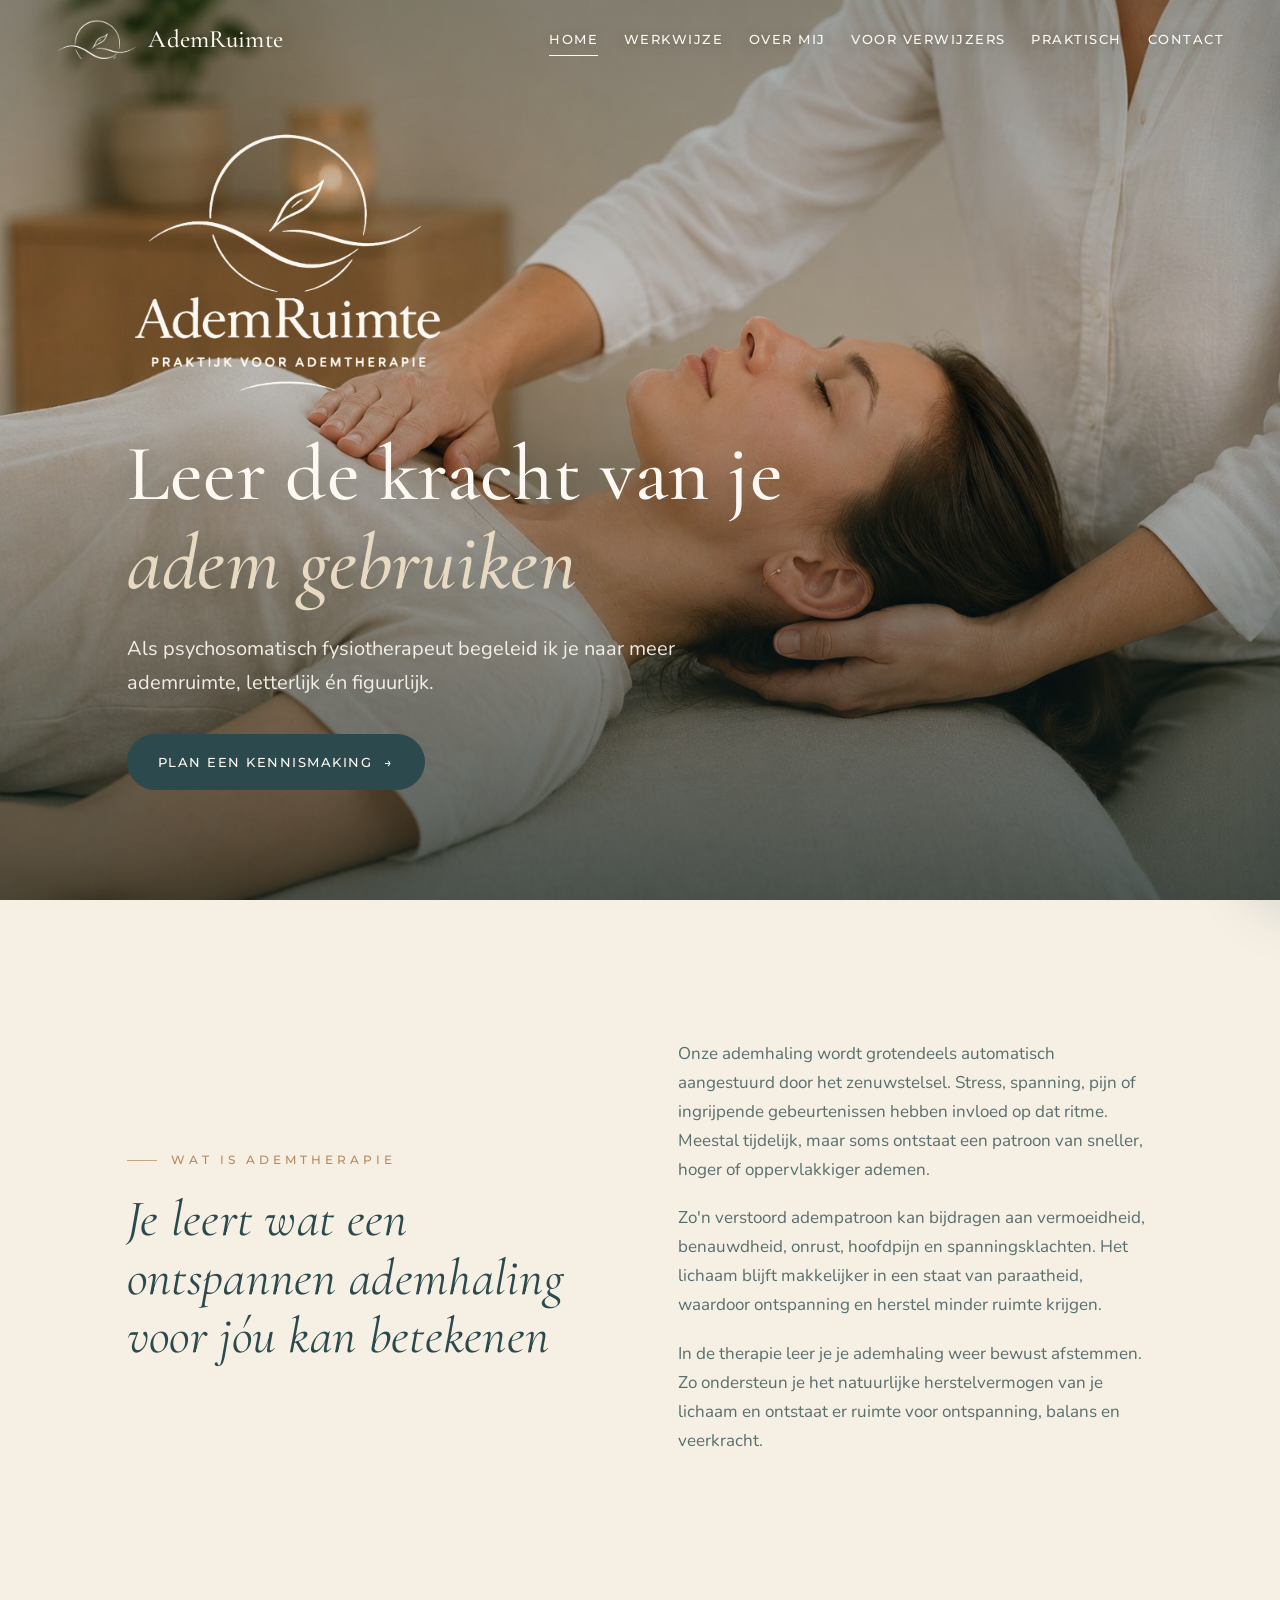
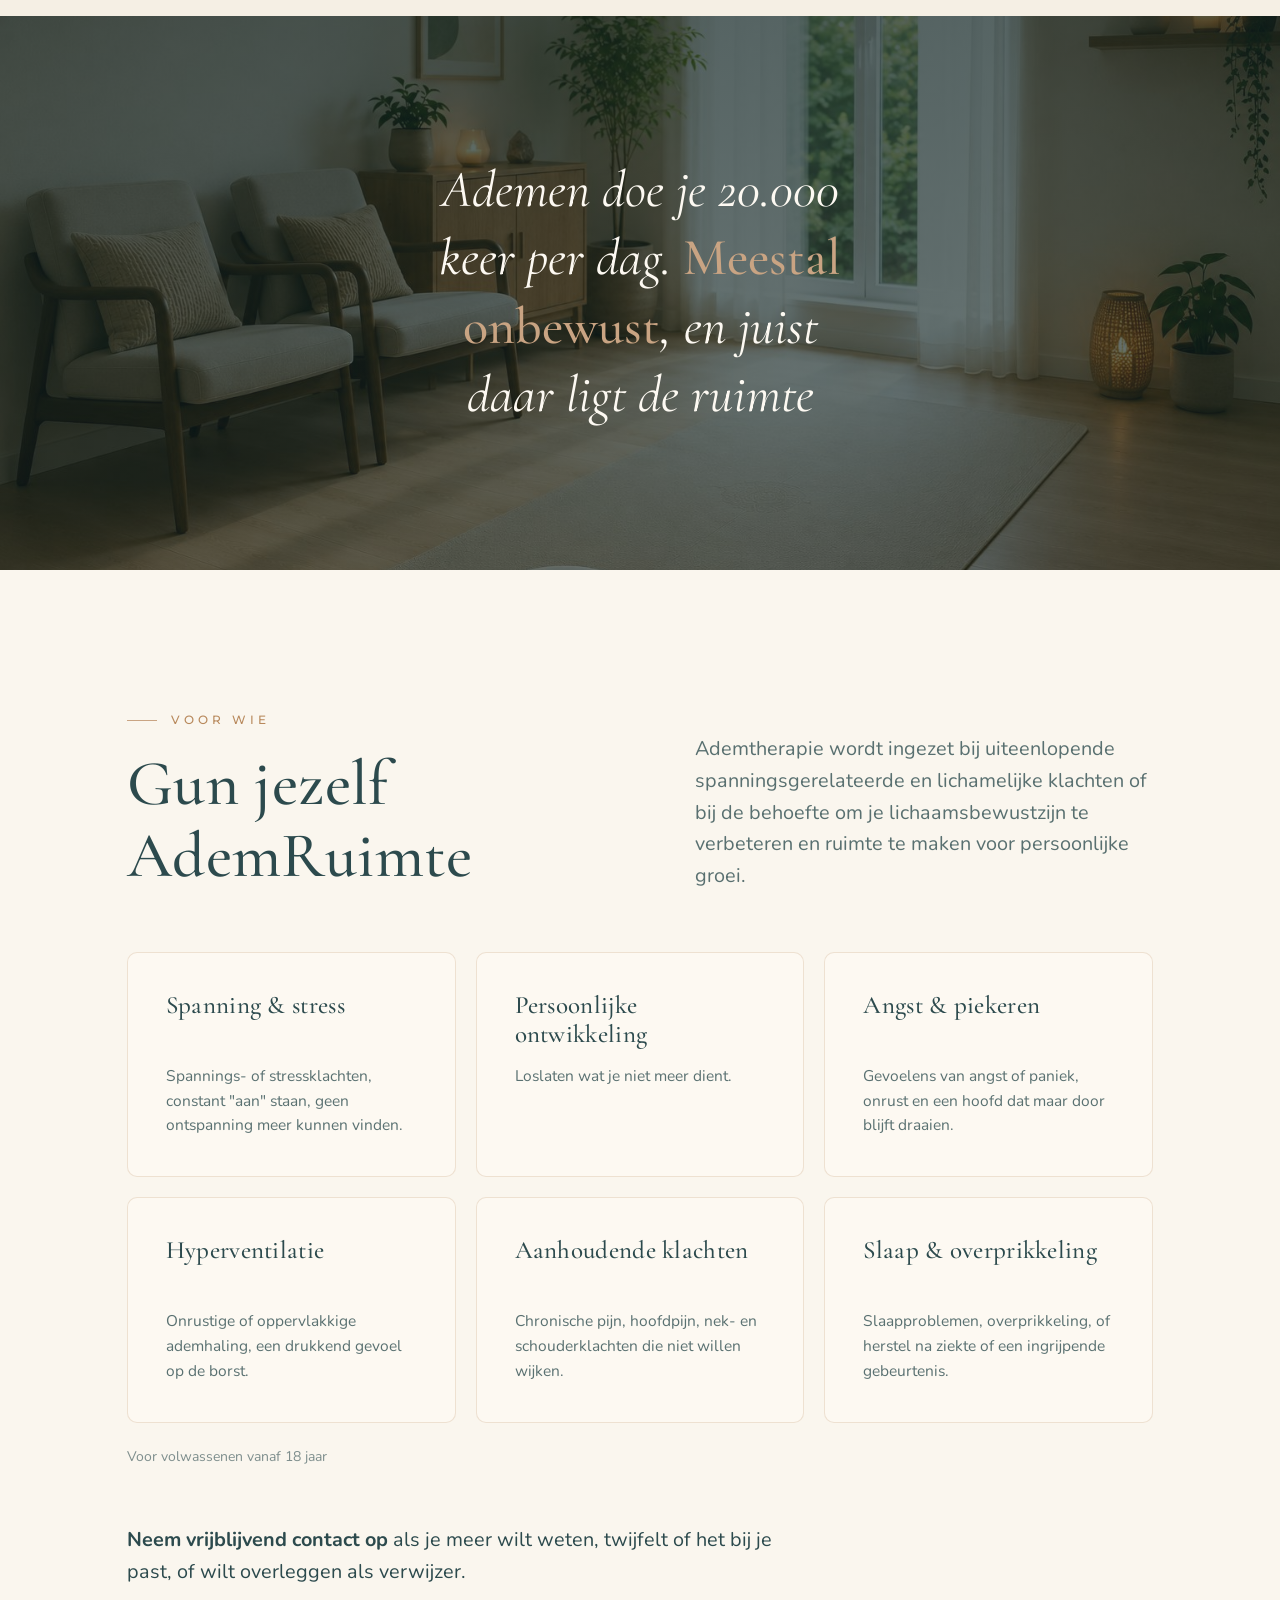
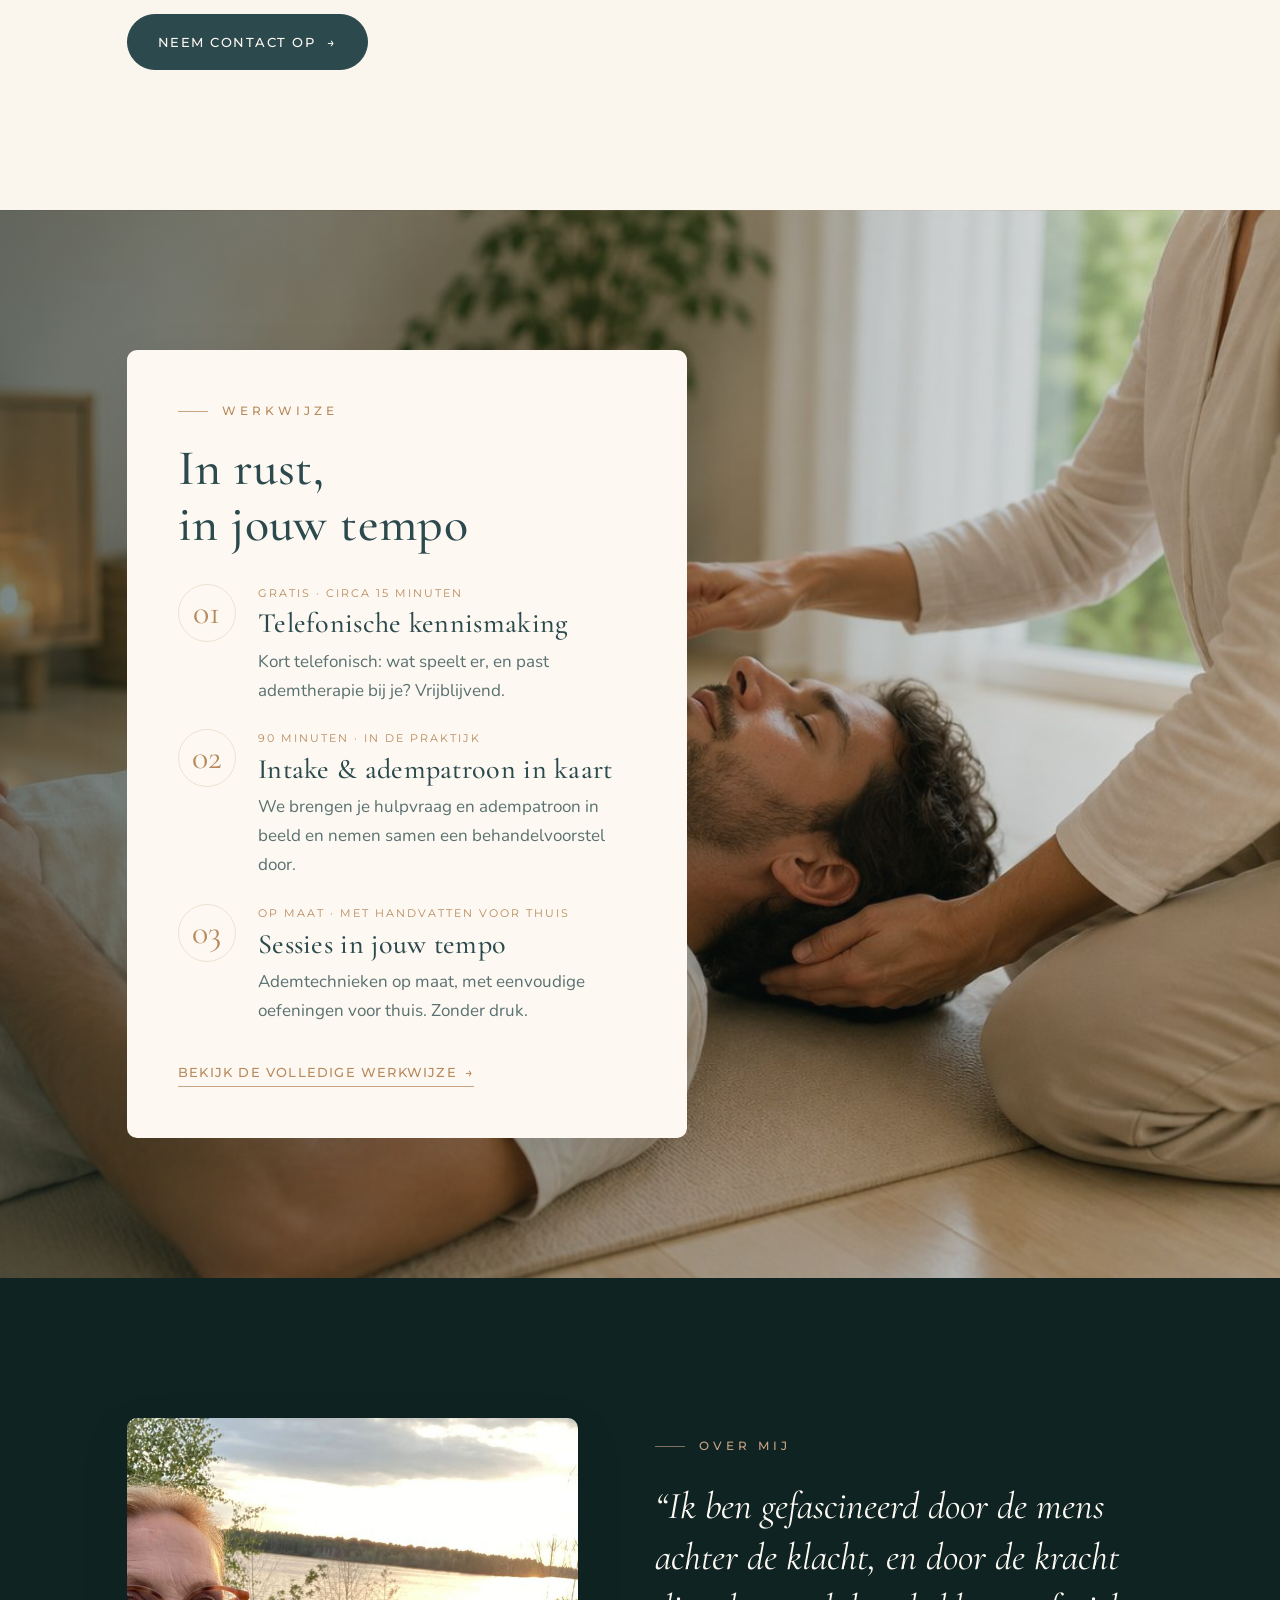
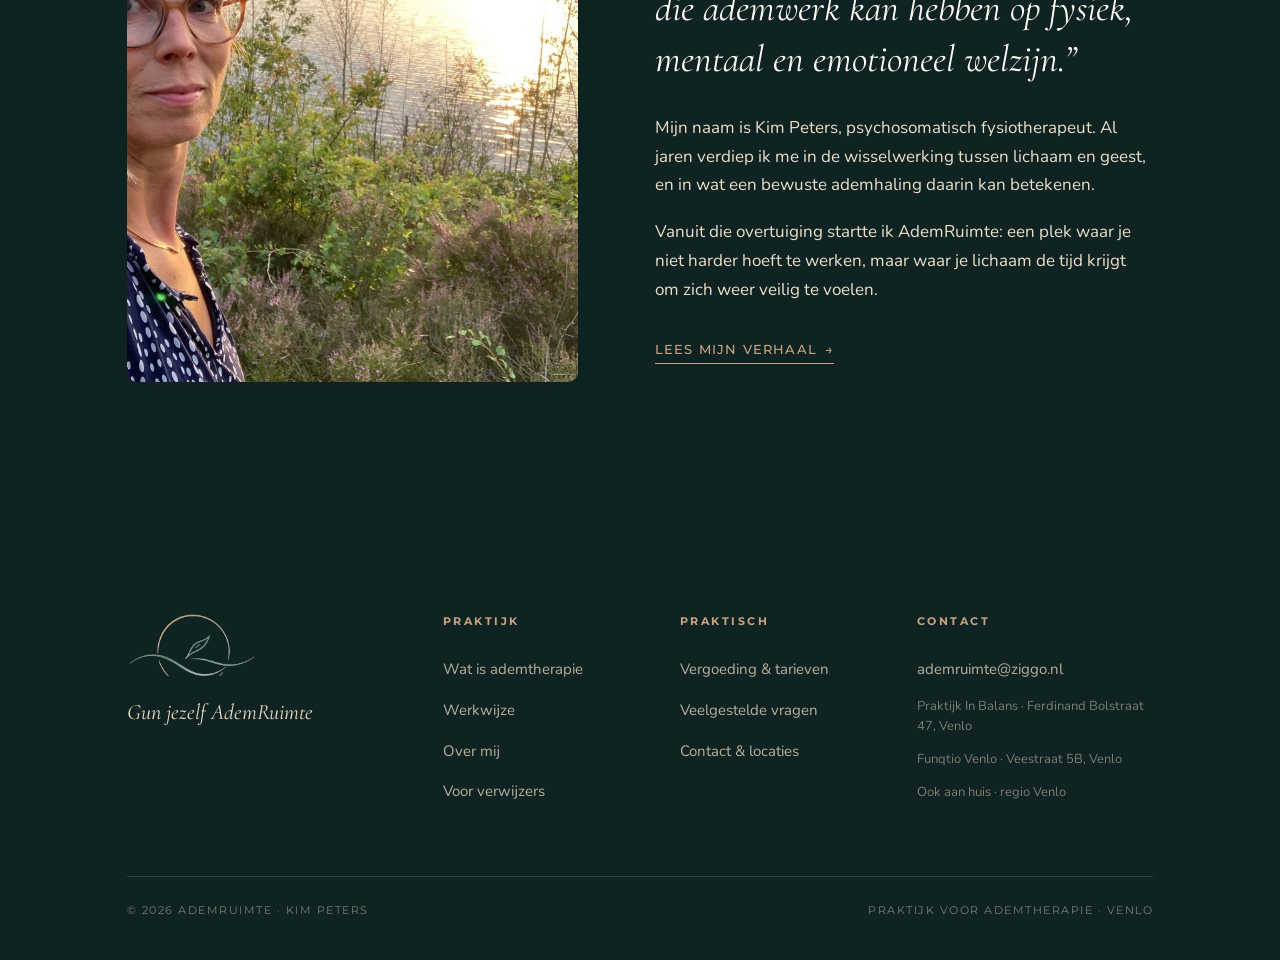
==== commit 4da135e5: "Design aanscherping: menu-volgorde, Over mij, hero + Voor wie herzien, geen punten na koppen, groen " ====
--- a/index.html
+++ b/index.html
@@ -10,7 +10,7 @@
 <link rel="preconnect" href="https://fonts.googleapis.com">
 <link rel="preconnect" href="https://fonts.gstatic.com" crossorigin>
 <link href="https://fonts.googleapis.com/css2?family=Cormorant+Garamond:ital,wght@0,400;0,500;0,600;1,400;1,500&family=Nunito:ital,wght@0,300;0,400;0,600;0,700;1,400&family=Montserrat:wght@400;500;600&display=swap" rel="stylesheet">
-<link rel="stylesheet" href="styles.css?v=21">
+<link rel="stylesheet" href="styles.css?v=26">
 </head>
 <body class="has-hero">
 
@@ -24,9 +24,9 @@
   <div class="nav-links">
     <a href="index.html" class="nav-link active">Home</a>
     <a href="werkwijze.html" class="nav-link">Werkwijze</a>
-    <a href="over-kim.html" class="nav-link">Over Kim</a>
+    <a href="over-kim.html" class="nav-link">Over mij</a>
+    <a href="verwijzers.html" class="nav-link">Voor verwijzers</a>
     <a href="praktisch.html" class="nav-link">Praktisch</a>
-    <a href="verwijzers.html" class="nav-link">Voor verwijzers</a>
     <a href="contact.html" class="nav-link">Contact</a>
     <a href="#" class="nav-cta" data-open-modal>Plan een kennismaking</a>
   </div>
@@ -38,9 +38,9 @@
 <div class="mobile-menu" data-mobile-menu>
   <a href="index.html">Home</a>
   <a href="werkwijze.html">Werkwijze</a>
-  <a href="over-kim.html">Over Kim</a>
+  <a href="over-kim.html">Over mij</a>
+  <a href="verwijzers.html">Voor verwijzers</a>
   <a href="praktisch.html">Praktisch</a>
-  <a href="verwijzers.html">Voor verwijzers</a>
   <a href="contact.html">Contact</a>
   <a href="#" class="m-cta" data-open-modal>Plan een kennismaking →</a>
 </div>
@@ -53,16 +53,12 @@
   <div class="hero-scrim"></div>
   <div class="wrap">
     <img class="hero-logo reveal" src="assets/img/logo_light_w800.png" alt="AdemRuimte · Praktijk voor ademtherapie">
-    <h1 class="reveal" data-delay="1">Leer de kracht van je<br><em>adem gebruik.</em></h1>
-    <p class="hero-sub reveal" data-delay="2">Als psychosomatisch fysiotherapeut begeleid ik je naar meer ademruimte, letterlijk én figuurlijk, door de kracht van je ademhaling bewust te benutten.</p>
+    <h1 class="reveal" data-delay="1">Leer de kracht van je<br><em>adem gebruiken</em></h1>
+    <p class="hero-sub reveal" data-delay="2">Als psychosomatisch fysiotherapeut begeleid ik je naar meer ademruimte, letterlijk én figuurlijk.</p>
     <div class="hero-ctas reveal" data-delay="3">
       <a href="#" class="btn" data-open-modal>Plan een kennismaking <span class="ar">→</span></a>
     </div>
   </div>
-  <a href="#wat" class="scroll-cue" aria-label="Scroll naar beneden">
-    <span>scroll</span>
-    <svg viewBox="0 0 24 24" fill="none" stroke="currentColor" stroke-width="1.5" stroke-linecap="round" stroke-linejoin="round"><path d="M12 5v14M6 13l6 6 6-6"/></svg>
-  </a>
 </header>
 
 <!-- WAT IS ADEMTHERAPIE -->
@@ -71,15 +67,12 @@
     <div class="wat-grid">
       <div class="reveal">
         <div class="eyebrow">Wat is ademtherapie</div>
-        <h2 style="font-style:italic; font-weight:400; font-size:clamp(34px,4vw,56px); line-height:1.14; margin-top:20px;">Je leert wat een ontspannen ademhaling voor jóu kan betekenen.</h2>
+        <h2 style="font-style:italic; font-weight:400; font-size:clamp(34px,4vw,56px); line-height:1.14; margin-top:20px;">Je leert wat een ontspannen ademhaling voor jóu kan betekenen</h2>
       </div>
       <div class="prose reveal" data-delay="1">
         <p>Onze ademhaling wordt grotendeels automatisch aangestuurd door het zenuwstelsel. Stress, spanning, pijn of ingrijpende gebeurtenissen hebben invloed op dat ritme. Meestal tijdelijk, maar soms ontstaat een patroon van sneller, hoger of oppervlakkiger ademen.</p>
         <p>Zo'n verstoord adempatroon kan bijdragen aan vermoeidheid, benauwdheid, onrust, hoofdpijn en spanningsklachten. Het lichaam blijft makkelijker in een staat van paraatheid, waardoor ontspanning en herstel minder ruimte krijgen.</p>
         <p>In de therapie leer je je ademhaling weer bewust afstemmen. Zo ondersteun je het natuurlijke herstelvermogen van je lichaam en ontstaat er ruimte voor ontspanning, balans en veerkracht.</p>
-        <div style="margin-top:26px;">
-          <a href="#voor-wie" class="text-link">Is het iets voor mij? <span>→</span></a>
-        </div>
       </div>
     </div>
   </div>
@@ -89,7 +82,7 @@
 <section class="pad photo-band" style="background-image:url('assets/img/praktijk-stoelen.jpg')">
   <div class="pb-scrim"></div>
   <div class="wrap statement">
-    <p class="q reveal">Ademen doe je 20.000 keer per dag. <b>Meestal onbewust</b>, en juist daar ligt de ruimte.</p>
+    <p class="q reveal">Ademen doe je 20.000 keer per dag. <b>Meestal onbewust</b>, en juist daar ligt de ruimte</p>
   </div>
 </section>
 
@@ -99,9 +92,9 @@
     <div class="vw-head">
       <div class="reveal">
         <div class="eyebrow">Voor wie</div>
-        <h2 class="title" style="margin-top:18px;">Voor volwassenen<br>vanaf 18 jaar.</h2>
-      </div>
-      <p class="vw-intro reveal" data-delay="1">Ademtherapie wordt ingezet bij uiteenlopende spanningsgerelateerde en lichamelijke klachten. Misschien herken je je in één of meer hiervan.</p>
+        <h2 class="title" style="margin-top:18px;">Gun jezelf AdemRuimte</h2>
+      </div>
+      <p class="vw-intro reveal" data-delay="1">Ademtherapie wordt ingezet bij uiteenlopende spanningsgerelateerde en lichamelijke klachten of bij de behoefte om je lichaamsbewustzijn te verbeteren en ruimte te maken voor persoonlijke groei.</p>
     </div>
     <div class="vw-cards">
       <div class="vw-card reveal">
@@ -109,8 +102,8 @@
         <p>Spannings- of stressklachten, constant "aan" staan, geen ontspanning meer kunnen vinden.</p>
       </div>
       <div class="vw-card reveal" data-delay="1">
-        <h3>Vermoeidheid &amp; burn-out</h3>
-        <p>Leeg na een gewone dag, lichamelijk uitgeput zonder duidelijke reden.</p>
+        <h3>Persoonlijke ontwikkeling</h3>
+        <p>Loslaten wat je niet meer dient.</p>
       </div>
       <div class="vw-card reveal" data-delay="2">
         <h3>Angst &amp; piekeren</h3>
@@ -129,8 +122,8 @@
         <p>Slaapproblemen, overprikkeling, of herstel na ziekte of een ingrijpende gebeurtenis.</p>
       </div>
     </div>
+    <p style="margin-top:22px; font-size:14px; color:var(--text-mute);">Voor volwassenen vanaf 18 jaar</p>
     <div class="vw-close reveal">
-      <p>Of bij de behoefte om je lichaamsbewustzijn te verbeteren en ruimte te maken voor persoonlijke ontwikkeling.</p>
       <p style="color:var(--teal);"><strong>Neem vrijblijvend contact op</strong> als je meer wilt weten, twijfelt of het bij je past, of wilt overleggen als verwijzer.</p>
       <a href="#" class="btn" data-open-modal>Neem contact op <span class="ar">→</span></a>
     </div>
@@ -143,7 +136,7 @@
   <div class="wrap">
     <div class="band-card reveal">
       <div class="eyebrow" style="margin-bottom:18px;">Werkwijze</div>
-      <h2 class="title" style="font-size:clamp(32px,4vw,50px); margin-bottom:32px;">In rust,<br>in jouw tempo.</h2>
+      <h2 class="title" style="font-size:clamp(32px,4vw,50px); margin-bottom:32px;">In rust,<br>in jouw tempo</h2>
       <div class="steps">
         <div class="step">
           <div class="n">01</div>
@@ -185,29 +178,18 @@
         <div class="photo" style="aspect-ratio:4/5;"><img src="assets/img/kim-portret.jpg" alt="Kim Peters, psychosomatisch fysiotherapeut"></div>
       </div>
       <div class="split-txt">
-        <div class="eyebrow on-dark reveal">Over Kim</div>
-        <p class="serif-lead reveal" data-delay="1" style="color:var(--cream-light); margin:24px 0 28px;">“Ik geloof in eenvoud. Een goede ademhaling is geen prestatie, maar een terugkeer.”</p>
-        <p class="reveal" data-delay="1">Mijn naam is Kim Peters, psychosomatisch fysiotherapeut. Al jaren ben ik gefascineerd door de mens achter de klacht, en door de kracht die ademwerk kan hebben op fysiek, mentaal en emotioneel welzijn.</p>
+        <div class="eyebrow on-dark reveal">Over mij</div>
+        <p class="serif-lead reveal" data-delay="1" style="color:var(--cream-light); margin:24px 0 28px;">“Ik ben gefascineerd door de mens achter de klacht, en door de kracht die ademwerk kan hebben op fysiek, mentaal en emotioneel welzijn.”</p>
+        <p class="reveal" data-delay="1">Mijn naam is Kim Peters, psychosomatisch fysiotherapeut. Al jaren verdiep ik me in de wisselwerking tussen lichaam en geest, en in wat een bewuste ademhaling daarin kan betekenen.</p>
         <p class="reveal" data-delay="1">Vanuit die overtuiging startte ik AdemRuimte: een plek waar je niet harder hoeft te werken, maar waar je lichaam de tijd krijgt om zich weer veilig te voelen.</p>
         <div style="margin-top:30px;" class="reveal" data-delay="1">
-          <a href="over-kim.html" class="text-link" style="color:var(--copper-soft); border-color:var(--copper-soft);">Lees Kims verhaal <span>→</span></a>
-        </div>
-      </div>
-    </div>
-  </div>
-</section>
-
-<!-- CTA -->
-<section class="pad-sm bg-sage">
-  <div class="wrap-tight cta-band">
-    <div class="eyebrow on-dark center reveal" style="color:var(--cream-light);">Kennismaken</div>
-    <h2 class="reveal" data-delay="1" style="color:var(--cream-light);">Benieuwd wat ademtherapie<br>voor jou kan betekenen?</h2>
-    <p class="lead reveal" data-delay="2" style="color:var(--cream-light);">Neem vrijblijvend contact op. Twijfel je of het bij je past, of overleg je als verwijzer, ook dan ben je welkom.</p>
-    <div class="reveal" data-delay="2">
-      <a href="#" class="btn" data-open-modal style="background:var(--cream-light); color:var(--teal); border-color:var(--cream-light);">Plan een kennismaking <span class="ar">→</span></a>
-    </div>
-  </div>
-</section>
+          <a href="over-kim.html" class="text-link" style="color:var(--copper-soft); border-color:var(--copper-soft);">Lees mijn verhaal <span>→</span></a>
+        </div>
+      </div>
+    </div>
+  </div>
+</section>
+
 
 <!-- FOOTER -->
 <footer>
@@ -215,14 +197,14 @@
     <div class="footer-grid">
       <div class="footer-brand">
         <img src="assets/img/icoon_w400.png" alt="AdemRuimte">
-        <p class="fq">Gun jezelf AdemRuimte.</p>
+        <p class="fq">Gun jezelf AdemRuimte</p>
       </div>
       <div class="footer-col">
         <h4>Praktijk</h4>
         <ul>
           <li><a href="index.html#wat">Wat is ademtherapie</a></li>
           <li><a href="werkwijze.html">Werkwijze</a></li>
-          <li><a href="over-kim.html">Over Kim</a></li>
+          <li><a href="over-kim.html">Over mij</a></li>
           <li><a href="verwijzers.html">Voor verwijzers</a></li>
         </ul>
       </div>
@@ -256,7 +238,7 @@
   <div class="modal" role="dialog" aria-labelledby="m-title" aria-modal="true">
     <button class="modal-close" data-modal-close aria-label="Sluiten">×</button>
     <div class="eyebrow no-rule">Kennismaking · circa 15 min · gratis</div>
-    <h3 id="m-title">Even kennismaken.</h3>
+    <h3 id="m-title">Even kennismaken</h3>
     <p class="sub">Vertel kort wat er speelt. Ik bel of mail binnen één werkdag terug om een moment te plannen dat past.</p>
     <form data-form>
       <div class="field"><label for="m-naam">Naam</label><input type="text" id="m-naam" placeholder="Voornaam Achternaam" required></div>
@@ -268,6 +250,6 @@
   </div>
 </div>
 <div class="toast">Bedankt, ik neem binnen één werkdag contact op.</div>
-<script src="script.js?v=21"></script>
+<script src="script.js?v=26"></script>
 </body>
 </html>
--- a/styles.css
+++ b/styles.css
@@ -195,6 +195,8 @@
   transition:background .3s var(--ease), color .3s var(--ease), transform .25s var(--ease);
 }
 .nav.solid .nav-cta{ color:var(--cream-light); background:var(--teal); }
+/* Verberg de CTA-knop terwijl je op de hero bent; hij verschijnt zodra de balk 'solid' wordt (bij scrollen) */
+.nav:not(.solid) .nav-cta{ display:none; }
 .nav-cta:hover{ transform:translateY(-1px); }
 .nav.solid .nav-cta:hover{ background:var(--teal-dark); }
 .nav-toggle{ display:none; background:none; border:none; color:var(--cream-light); padding:6px; }
@@ -378,6 +380,8 @@
 @media(min-width:861px){ .kim-photo .photo{ aspect-ratio:auto; } }
 @media(max-width:860px){
   .kim-story{ grid-template-columns:1fr; gap:26px; align-items:start; }
+  .kim-aside{ display:block; }
+  .kim-aside .kim-photo{ flex:none; min-height:0; }
   .kim-photo .photo{ aspect-ratio:4/5; height:auto; }
 }
 
@@ -420,9 +424,9 @@
 .tl-step.right .tl-text{ grid-column:3; text-align:left; }
 @media(max-width:760px){
   .timeline::before{ left:22px; }
-  .tl-step{ grid-template-columns:44px 1fr; column-gap:22px; margin-bottom:34px; }
-  .tl-num{ grid-column:1; width:44px; height:44px; font-size:18px; }
-  .tl-step.left .tl-text, .tl-step.right .tl-text{ grid-column:2; text-align:left; }
+  .tl-step{ grid-template-columns:44px 1fr; column-gap:22px; margin-bottom:34px; align-items:start; }
+  .tl-num{ grid-column:1; grid-row:1; width:44px; height:44px; font-size:18px; margin-top:-2px; }
+  .tl-step.left .tl-text, .tl-step.right .tl-text{ grid-column:2; grid-row:1; text-align:left; }
 }
 
 /* Split met uitgerekte foto (geen loze ruimte naast lange tekst) */
@@ -545,8 +549,9 @@
   .nav-links{ display:none; }
   .nav-toggle{ display:block; }
   .brand .brand-name{ font-size:23px; }
-  .split,.feature-split{ grid-template-columns:1fr; gap:40px; }
+  .split, .split.wide-txt, .split.wide-img, .split.text-wide, .split.stretch, .feature-split{ grid-template-columns:1fr; gap:36px; align-items:start; }
   .split.reverse .split-media{ order:0; }
+  .split-media .photo, .split-media .photo.fill{ aspect-ratio:4/5; height:auto; }
   .quotes{ grid-template-columns:1fr; }
   .footer-grid{ grid-template-columns:1fr 1fr; gap:32px; }
   .cards{ grid-template-columns:1fr; }
